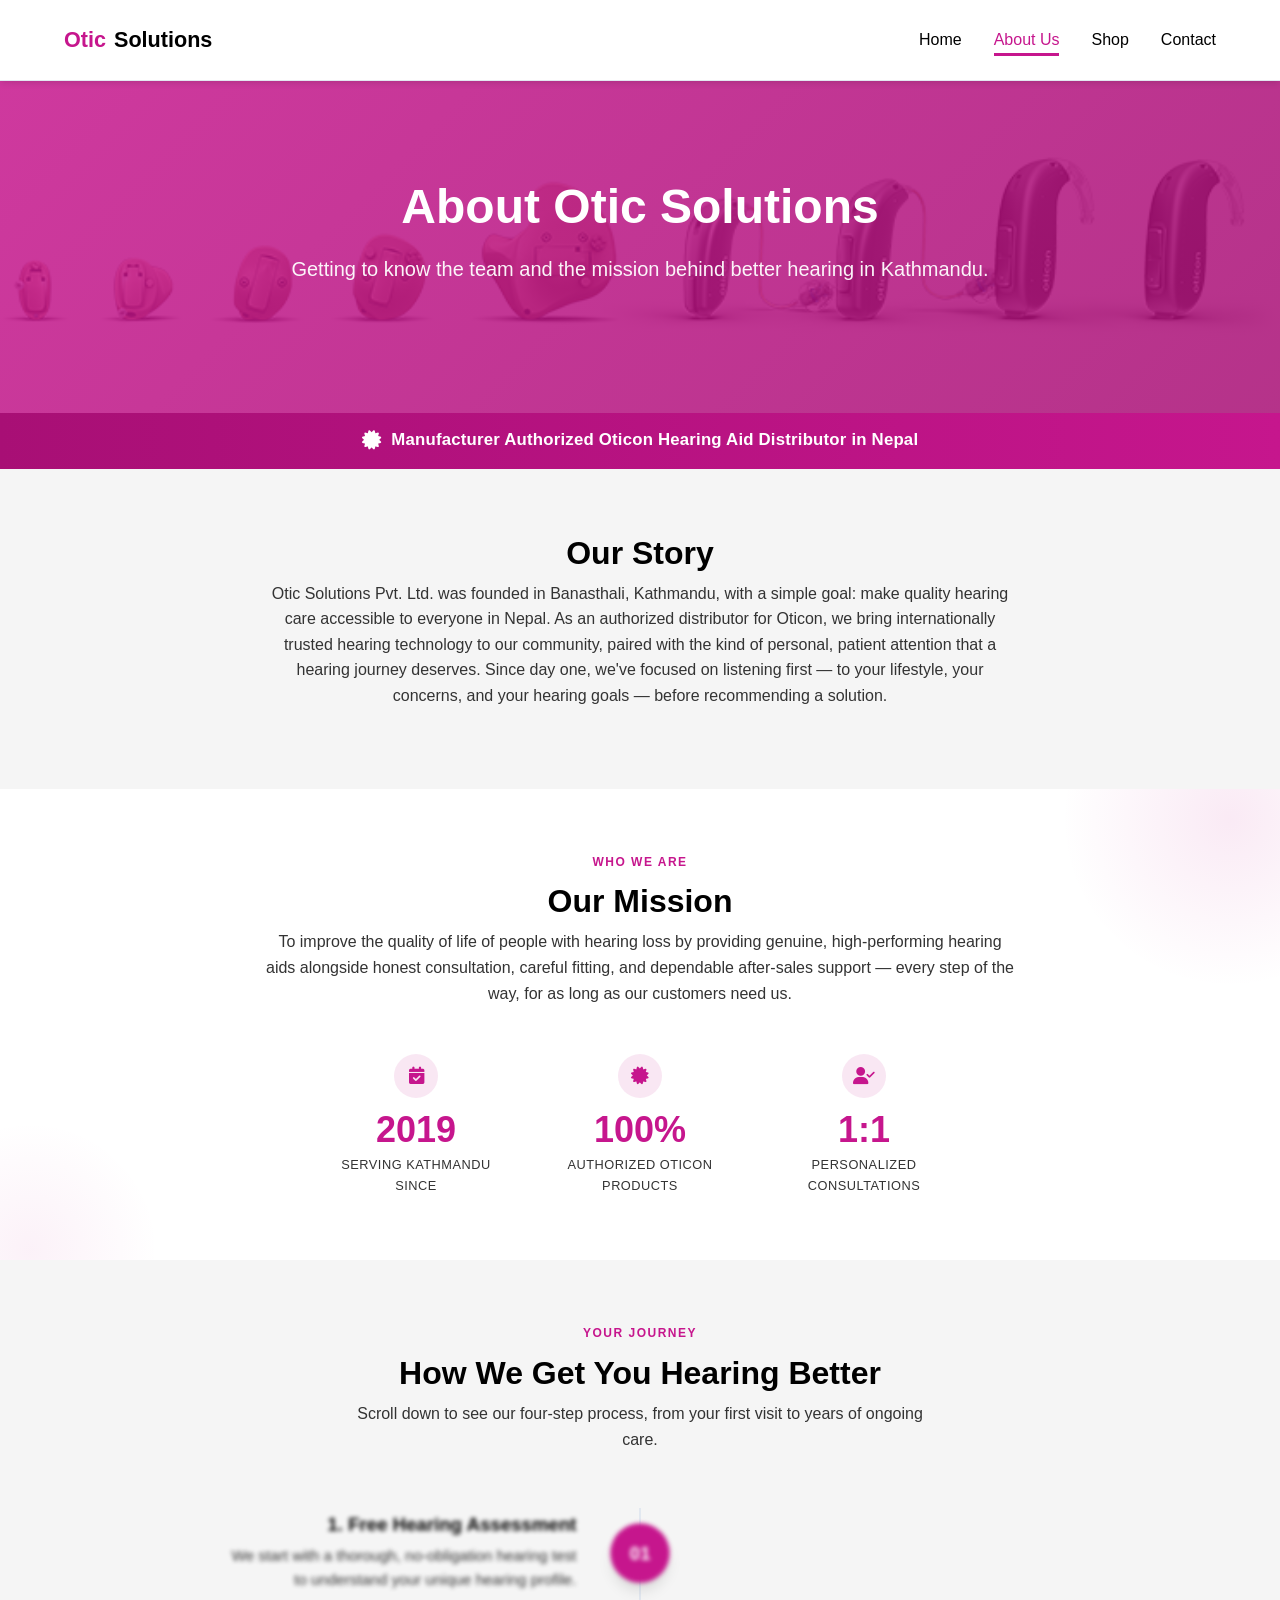
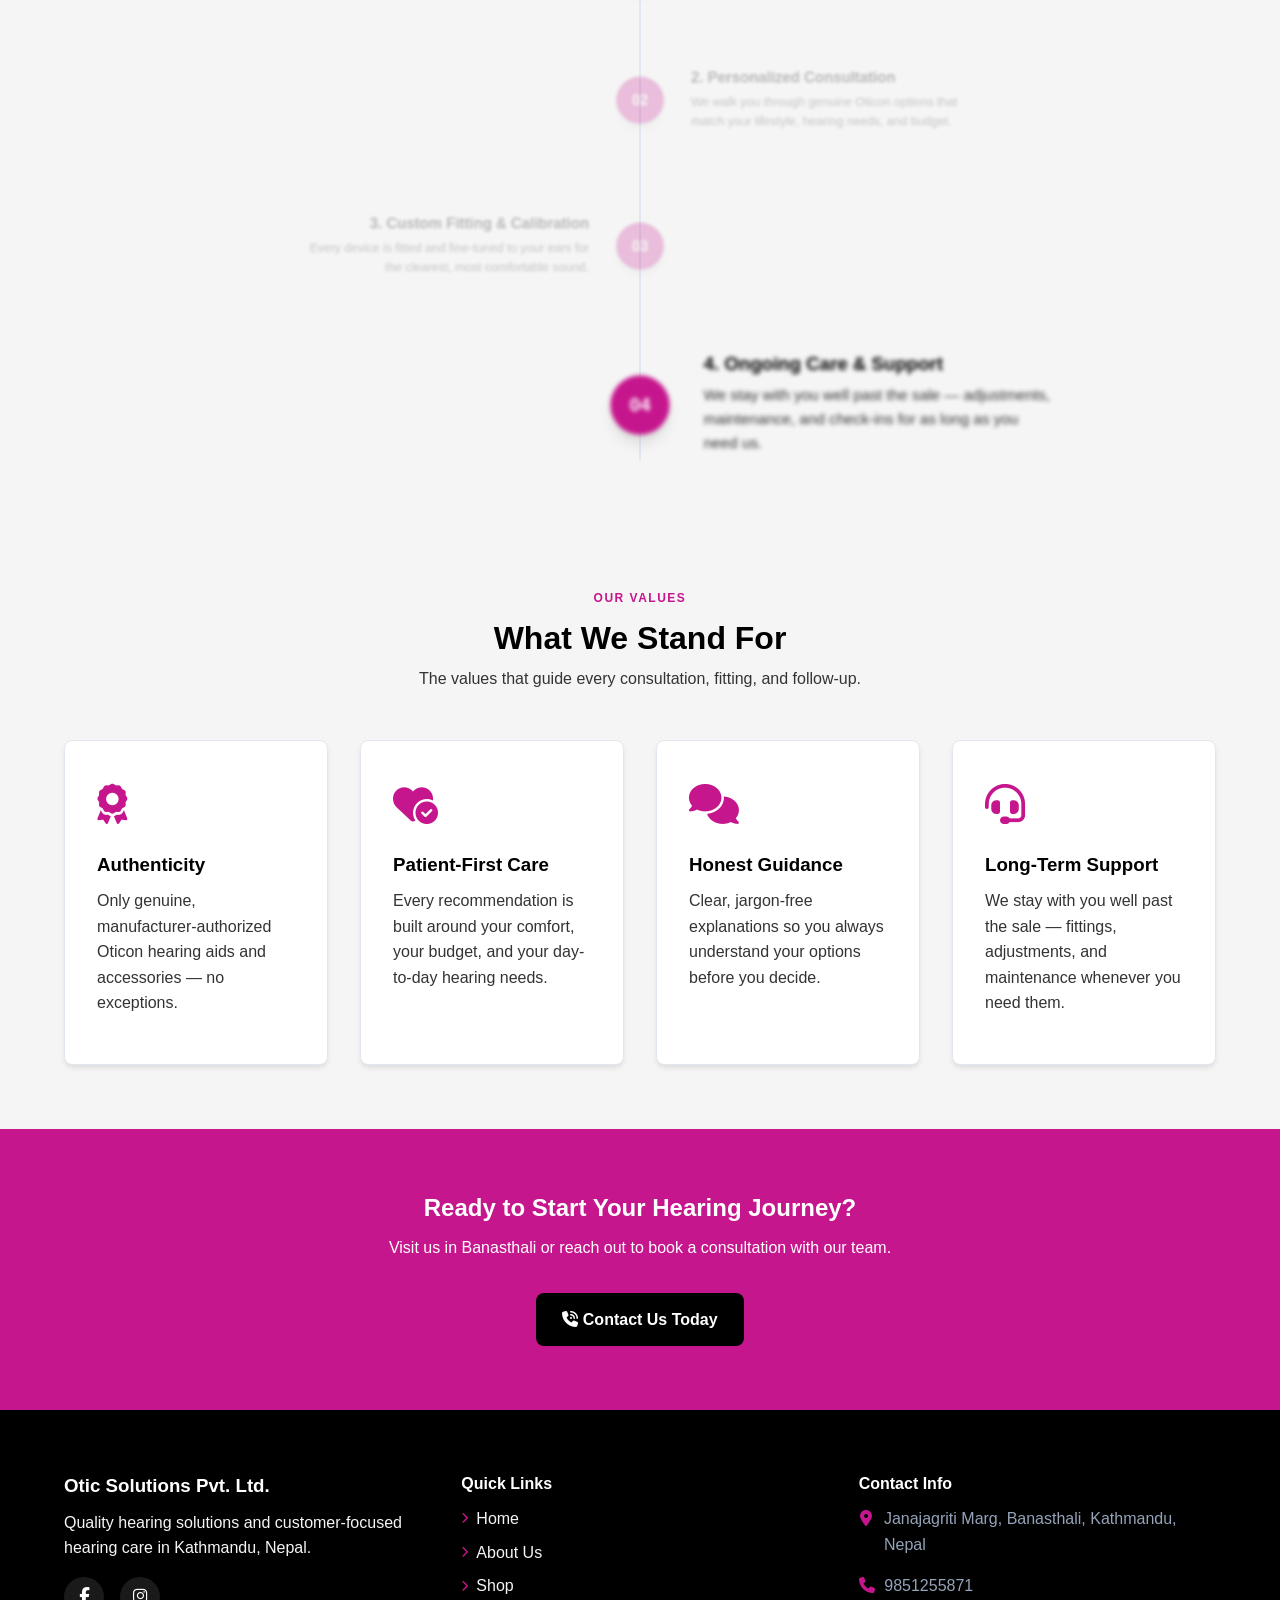
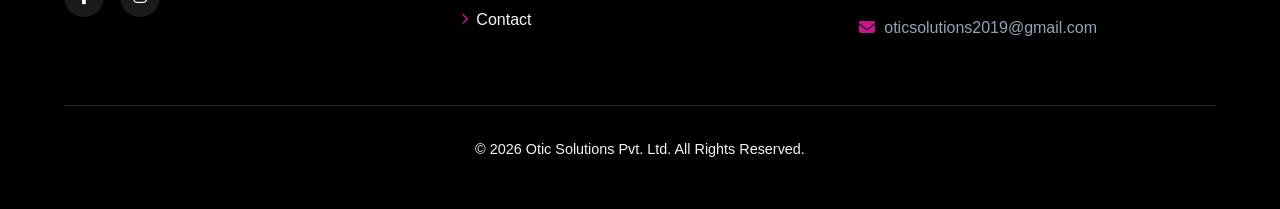
==== about.html @ f278d779 "first commit" ====
<!doctype html>
<html lang="en">
  <head>
    <meta charset="UTF-8" />
    <meta name="viewport" content="width=device-width, initial-scale=1.0" />
    <meta
      name="description"
      content="Learn about Otic Solutions Pvt. Ltd. — an authorized Oticon hearing aid distributor in Banasthali, Kathmandu, Nepal, dedicated to better hearing and better living."
    />
    <title>About Us | Otic Solutions Pvt. Ltd.</title>
<link
      rel="stylesheet"
      href="https://cdnjs.cloudflare.com/ajax/libs/font-awesome/6.5.2/css/all.min.css"
      integrity="sha512-Evv84Mr4kqVGRNSgIGL/F/aIDqQb7xQ2vcrdIwxfjThSH8CSR7PBEakCr51Ck+w+/U6swU2Im1vVX0SVk9ABhg=="
      crossorigin="anonymous"
      referrerpolicy="no-referrer"
    />
    <link rel="stylesheet" href="css/style.css" />
    <link rel="stylesheet" href="https://cdnjs.cloudflare.com/ajax/libs/font-awesome/6.5.2/css/all.min.css"
>
  </head>
  <body>
    <header class="header">
      <div class="container nav-container">
        <a href="index.html" class="logo">Otic <span>Solutions</span></a>
        <button
          class="hamburger"
          id="hamburger-btn"
          aria-label="Toggle navigation"
        >
          <span></span>
          <span></span>
          <span></span>
        </button>
        <ul class="nav-menu" id="nav-menu">
  <li><a href="index.html" class="nav-link">Home</a></li>
  <li><a href="about.html" class="nav-link active">About Us</a></li>
  <li><a href="shop.html" class="nav-link">Shop</a></li>
  <li><a href="contact.html" class="nav-link">Contact</a></li>
</ul>
      </div>
    </header>

    <section class="hero">
      <div class="container hero-content">
        <h1>About Otic Solutions</h1>
        <p>
          Getting to know the team and the mission behind better hearing in
          Kathmandu.
        </p>
      </div>
    </section>

    <div class="trust-badge">
      <div class="container trust-badge-inner">
        <i class="fa-solid fa-certificate"></i>
        <span>Manufacturer Authorized Oticon Hearing Aid Distributor in Nepal</span>
      </div>
    </div>

    <section class="section">
      <div class="container" style="text-align: center; max-width: 800px">
        <h2 class="section-title">Our Story</h2>
        <p>
          Otic Solutions Pvt. Ltd. was founded in Banasthali, Kathmandu, with a
          simple goal: make quality hearing care accessible to everyone in
          Nepal. As an authorized distributor for Oticon, we bring
          internationally trusted hearing technology to our community, paired
          with the kind of personal, patient attention that a hearing journey
          deserves. Since day one, we've focused on listening first — to your
          lifestyle, your concerns, and your hearing goals — before
          recommending a solution.
        </p>
      </div>
    </section>

    <section class="section mission-section" style="background-color: #fff">
      <div class="container" style="text-align: center; max-width: 800px">
        <span class="eyebrow">Who We Are</span>
        <h2 class="section-title">Our Mission</h2>
        <p>
          To improve the quality of life of people with hearing loss by
          providing genuine, high-performing hearing aids alongside honest
          consultation, careful fitting, and dependable after-sales support —
          every step of the way, for as long as our customers need us.
        </p>
        <div class="stats-grid">
          <div class="stat-item">
            <div class="stat-icon"><i class="fa-solid fa-calendar-check"></i></div>
            <div class="stat-number">2019</div>
            <div class="stat-label">Serving Kathmandu Since</div>
          </div>
          <div class="stat-item">
            <div class="stat-icon"><i class="fa-solid fa-certificate"></i></div>
            <div class="stat-number">100%</div>
            <div class="stat-label">Authorized Oticon Products</div>
          </div>
          <div class="stat-item">
            <div class="stat-icon"><i class="fa-solid fa-user-check"></i></div>
            <div class="stat-number">1:1</div>
            <div class="stat-label">Personalized Consultations</div>
          </div>
        </div>
      </div>
    </section>

    <!-- 3D Zooming Scroll Timeline Section -->
    <section class="section timeline-section" style="background-color: var(--light-gray)">
      <div class="container">
        <div style="text-align: center; max-width: 700px; margin: 0 auto">
          <span class="eyebrow">Your Journey</span>
          <h2 class="section-title">How We Get You Hearing Better</h2>
          <p class="section-subtitle">
            Scroll down to see our four-step process, from your first visit
            to years of ongoing care.
          </p>
        </div>

        <div class="timeline-3d-container">
          <div class="timeline-connector"></div>

          <div class="timeline-steps">
            <!-- Step 1 -->
            <div class="timeline-item-3d timeline-row">
              <div class="timeline-text timeline-text-right">
                <h3>1. Free Hearing Assessment</h3>
                <p>
                  We start with a thorough, no-obligation hearing test to
                  understand your unique hearing profile.
                </p>
              </div>
              <div class="badge-3d">01</div>
              <div class="timeline-spacer"></div>
            </div>

            <!-- Step 2 -->
            <div class="timeline-item-3d timeline-row">
              <div class="timeline-spacer"></div>
              <div class="badge-3d">02</div>
              <div class="timeline-text timeline-text-left">
                <h3>2. Personalized Consultation</h3>
                <p>
                  We walk you through genuine Oticon options that match your
                  lifestyle, hearing needs, and budget.
                </p>
              </div>
            </div>

            <!-- Step 3 -->
            <div class="timeline-item-3d timeline-row">
              <div class="timeline-text timeline-text-right">
                <h3>3. Custom Fitting & Calibration</h3>
                <p>
                  Every device is fitted and fine-tuned to your ears for the
                  clearest, most comfortable sound.
                </p>
              </div>
              <div class="badge-3d">03</div>
              <div class="timeline-spacer"></div>
            </div>

            <!-- Step 4 -->
            <div class="timeline-item-3d timeline-row">
              <div class="timeline-spacer"></div>
              <div class="badge-3d">04</div>
              <div class="timeline-text timeline-text-left">
                <h3>4. Ongoing Care & Support</h3>
                <p>
                  We stay with you well past the sale — adjustments,
                  maintenance, and check-ins for as long as you need us.
                </p>
              </div>
            </div>
          </div>
        </div>
      </div>
    </section>

    <section class="section">
      <div class="container">
        <div style="text-align: center">
          <span class="eyebrow">Our Values</span>
        </div>
        <h2 class="section-title">What We Stand For</h2>
        <p class="section-subtitle">
          The values that guide every consultation, fitting, and follow-up.
        </p>
        <div class="grid grid-4">
          <div class="card fade-in-up">
            <div class="card-icon"><i class="fa-solid fa-award"></i></div>
            <h3>Authenticity</h3>
            <p>
              Only genuine, manufacturer-authorized Oticon hearing aids and
              accessories — no exceptions.
            </p>
          </div>
          <div class="card fade-in-up">
            <div class="card-icon"><i class="fa-solid fa-heart-circle-check"></i></div>
            <h3>Patient-First Care</h3>
            <p>
              Every recommendation is built around your comfort, your budget,
              and your day-to-day hearing needs.
            </p>
          </div>
          <div class="card fade-in-up">
            <div class="card-icon"><i class="fa-solid fa-comments"></i></div>
            <h3>Honest Guidance</h3>
            <p>
              Clear, jargon-free explanations so you always understand your
              options before you decide.
            </p>
          </div>
          <div class="card fade-in-up">
            <div class="card-icon"><i class="fa-solid fa-headset"></i></div>
            <h3>Long-Term Support</h3>
            <p>
              We stay with you well past the sale — fittings, adjustments, and
              maintenance whenever you need them.
            </p>
          </div>
        </div>
      </div>
    </section>

    <section class="section cta-section">
      <div class="container">
        <h2>Ready to Start Your Hearing Journey?</h2>
        <p>
          Visit us in Banasthali or reach out to book a consultation with our
          team.
        </p>
        <a href="contact.html" class="btn"
          ><i class="fa-solid fa-phone-volume"></i> Contact Us Today</a
        >
      </div>
    </section>

    <footer class="footer">
      <div class="container">
        <div class="footer-grid">
          <div>
            <h3>Otic Solutions Pvt. Ltd.</h3>
            <p>
              Quality hearing solutions and customer-focused hearing care in
              Kathmandu, Nepal.
            </p>
            <div class="social-links">
              <a
                href="https://www.facebook.com/oticonhearingaidnepal"
                target="_blank"
                rel="noopener"
                class="social-btn"
                aria-label="Facebook"
                ><i class="fa-brands fa-facebook-f"></i
              ></a>
              <a
                href="https://www.instagram.com/oticsolutions2019/"
                target="_blank"
                rel="noopener"
                class="social-btn"
                aria-label="Instagram"
                ><i class="fa-brands fa-instagram"></i
              ></a>
            </div>
          </div>
          <div>
            <h4>Quick Links</h4>
            <ul class="footer-links">
              <li><a href="index.html"><i class="fa-solid fa-chevron-right"></i> Home</a></li>
              <li><a href="about.html"><i class="fa-solid fa-chevron-right"></i> About Us</a></li>
              <li><a href="shop.html"><i class="fa-solid fa-chevron-right"></i> Shop</a></li>
              <li><a href="contact.html"><i class="fa-solid fa-chevron-right"></i> Contact</a></li>
            </ul>
          </div>
          <div>
            <h4>Contact Info</h4>
            <p class="footer-contact-item">
              <i class="fa-solid fa-location-dot"></i>
              <a
                href="https://maps.app.goo.gl/Ei35cJYQdCSMB6tg8"
                style="color: #94a3b8"
                >Janajagriti Marg, Banasthali, Kathmandu, Nepal</a
              >
            </p>
            <p class="footer-contact-item">
              <i class="fa-solid fa-phone"></i>
              <a href="tel:9851255871" style="color: #94a3b8">9851255871</a>
            </p>
            <p class="footer-contact-item">
              <i class="fa-solid fa-envelope"></i>
              <a
                href="mailto:oticsolutions2019@gmail.com"
                style="color: #94a3b8"
                >oticsolutions2019@gmail.com</a
              >
            </p>
          </div>
        </div>
        <div class="footer-bottom">
          <p>&copy; 2026 Otic Solutions Pvt. Ltd. All Rights Reserved.</p>
        </div>
      </div>
    </footer>

    <script src="js/script.js"></script>

    <!-- Scroll-driven effects: 3D timeline zoom + fade-in-up reveals -->
    <script>
      document.addEventListener("DOMContentLoaded", () => {
        // 3D Zooming Scroll Timeline
        const timelineItems = document.querySelectorAll(".timeline-item-3d");
        const timelineObserver = new IntersectionObserver(
          (entries) => {
            entries.forEach((entry) => {
              entry.target.classList.toggle("active-3d", entry.isIntersecting);
            });
          },
          { root: null, rootMargin: "-25% 0px -25% 0px", threshold: 0.2 },
        );
        timelineItems.forEach((item) => timelineObserver.observe(item));

        // Fade-in-up reveals for stat items and value cards
        const revealItems = document.querySelectorAll(
          ".fade-in-up, .stat-item",
        );
        const revealObserver = new IntersectionObserver(
          (entries) => {
            entries.forEach((entry) => {
              if (entry.isIntersecting) {
                entry.target.classList.add("in-view");
                revealObserver.unobserve(entry.target);
              }
            });
          },
          { root: null, rootMargin: "0px 0px -10% 0px", threshold: 0.15 },
        );
        revealItems.forEach((item) => revealObserver.observe(item));
      });
    </script>
  </body>
</html>
---- css/style.css ----
/* ==========================================================================
   Otic Solutions Pvt. Ltd. - Main Stylesheet
   Theme: Oticon Magenta Palette (#C6168D)
   ========================================================================== */

:root {
  --primary: #C6168D;
  --primary-dark: #A80F75;
  --black: #000000;
  --white: #FFFFFF;
  --light-gray: #F5F5F5;
  --border: #e2e8f0;
  --slate: #333333;
  --shadow: 0 4px 6px -1px rgba(0, 0, 0, 0.08), 0 2px 4px -1px rgba(0, 0, 0, 0.04);
  --shadow-lg: 0 10px 15px -3px rgba(0, 0, 0, 0.12), 0 4px 6px -2px rgba(0, 0, 0, 0.05);
  --radius: 8px;
  --transition: all 0.3s ease;
}

* {
  box-sizing: border-box;
  margin: 0;
  padding: 0;
}

body {
  font-family: -apple-system, BlinkMacSystemFont, "Segoe UI", Roboto, Helvetica, Arial, sans-serif;
  color: var(--slate);
  background-color: var(--light-gray);
  line-height: 1.6;
  display: flex;
  flex-direction: column;
  min-height: 100vh;
}

a {
  color: var(--primary);
  text-decoration: none;
  transition: var(--transition);
}

a:hover {
  color: var(--primary-dark);
}

img {
  max-width: 100%;
  height: auto;
  display: block;
}

/* Typography */
h1, h2, h3, h4 {
  color: var(--black);
  line-height: 1.25;
  margin-bottom: 0.75rem;
}

p {
  margin-bottom: 1rem;
}

/* Layout Container */
.container {
  width: 100%;
  max-width: 1200px;
  margin: 0 auto;
  padding: 0 1.5rem;
}

/* Section Styling */
.section {
  padding: 4rem 0;
}

.section-title {
  text-align: center;
  font-size: 2rem;
  margin-bottom: 0.5rem;
}

.section-subtitle {
  text-align: center;
  color: var(--slate);
  margin-bottom: 3rem;
  max-width: 600px;
  margin-left: auto;
  margin-right: auto;
}

/* Buttons */
.btn {
  display: inline-block;
  padding: 0.75rem 1.5rem;
  font-size: 1rem;
  font-weight: 600;
  border-radius: var(--radius);
  border: 2px solid transparent;
  cursor: pointer;
  transition: var(--transition);
  text-align: center;
}

.btn-primary {
  background-color: var(--primary);
  color: var(--white);
}

.btn-primary:hover {
  background-color: var(--primary-dark);
  color: var(--white);
}

.btn-outline {
  background-color: transparent;
  border-color: var(--primary);
  color: var(--primary);
}

.btn-outline:hover {
  background-color: var(--primary);
  color: var(--white);
}

.btn-secondary {
  background-color: var(--white);
  color: var(--black);
  border-color: var(--border);
}

.btn-secondary:hover {
  background-color: var(--border);
}

/* Navigation Bar */
.header {
  background-color: var(--white);
  border-bottom: 1px solid var(--border);
  position: sticky;
  top: 0;
  z-index: 1000;
  box-shadow: var(--shadow);
}

.nav-container {
  display: flex;
  justify-content: space-between;
  align-items: center;
  height: 80px;
}

.logo {
  font-size: 1.35rem;
  font-weight: 700;
  color: var(--primary);
  display: flex;
  align-items: center;
  gap: 0.5rem;
}

.logo span {
  color: var(--black);
}

.nav-menu {
  display: flex;
  list-style: none;
  align-items: center;
  gap: 2rem;
}

.nav-link {
  color: var(--black);
  font-weight: 500;
  padding: 0.5rem 0;
  position: relative;
}

.nav-link:hover,
.nav-link.active {
  color: var(--primary);
}

.nav-link.active::after {
  content: "";
  position: absolute;
  bottom: 0;
  left: 0;
  width: 100%;
  height: 3px;
  background-color: var(--primary);
}

.cart-icon-btn {
  position: relative;
  background: none;
  border: none;
  cursor: pointer;
  font-size: 1.1rem;
  font-weight: 600;
  color: var(--black);
  display: flex;
  align-items: center;
  gap: 0.3rem;
}

.cart-icon-btn:hover {
  color: var(--primary);
}

.cart-badge {
  background-color: var(--primary);
  color: var(--white);
  font-size: 0.75rem;
  padding: 0.15rem 0.5rem;
  border-radius: 999px;
}

.hamburger {
  display: none;
  background: none;
  border: none;
  cursor: pointer;
  flex-direction: column;
  gap: 5px;
}

.hamburger span {
  width: 25px;
  height: 3px;
  background-color: var(--black);
  border-radius: 2px;
  transition: var(--transition);
}

/* Hero Section */
.hero {
  background-color: var(--primary);
  background-image: linear-gradient(
      135deg,
      rgba(198, 22, 141, 0.85),
      rgba(168, 15, 117, 0.85)
    ),
    url('../img/oticon.png');
  background-size: cover, 100%;
  background-position: center, center;
  background-repeat: no-repeat, no-repeat;
  color: var(--white);
  padding: 6rem 0;
  text-align: center;
}

.hero-content {
  max-width: 800px;
  margin: 0 auto;
}

.hero h1 {
  color: var(--white);
  font-size: 3rem;
  margin-bottom: 1rem;
}

.hero p {
  font-size: 1.25rem;
  margin-bottom: 2rem;
  opacity: 0.95;
}

.hero-buttons {
  display: flex;
  gap: 1rem;
  justify-content: center;
  flex-wrap: wrap;
}

/* Hero buttons need their own contrast rules since the hero background
   is the same pink as --primary, which made .btn-primary blend in. */
.hero-buttons .btn-primary {
  background-color: var(--white);
  color: var(--primary);
}

.hero-buttons .btn-primary:hover {
  background-color: var(--primary-dark);
  color: var(--white);
}

.hero-buttons .btn-outline {
  background-color: transparent;
  color: var(--white);
  border-color: var(--white);
}

.hero-buttons .btn-outline:hover {
  background-color: var(--white);
  color: var(--primary);
  border-color: var(--white);
}

/* Grid Layouts */
.grid {
  display: grid;
  gap: 2rem;
}

.grid-2 { grid-template-columns: repeat(2, 1fr); }
.grid-3 { grid-template-columns: repeat(3, 1fr); }
.grid-4 { grid-template-columns: repeat(4, 1fr); }

/* Cards */
.card {
  background: var(--white);
  padding: 2rem;
  border-radius: var(--radius);
  border: 1px solid var(--border);
  box-shadow: var(--shadow);
  transition: var(--transition);
}

.card:hover {
  transform: translateY(-4px);
  box-shadow: var(--shadow-lg);
  border-color: rgba(198, 22, 141, 0.3);
}

.card-icon {
  font-size: 2.5rem;
  color: var(--primary);
  margin-bottom: 1rem;
}

/* Eyebrow / Kicker Label */
.eyebrow {
  display: block;
  font-size: 0.75rem;
  font-weight: 700;
  text-transform: uppercase;
  letter-spacing: 1.5px;
  color: var(--primary);
  margin-bottom: 0.6rem;
}

/* ==========================================================================
   Mission Section - Decorative Background, Stats & 3D Scroll Timeline
   ========================================================================== */

.mission-section {
  position: relative;
  overflow: hidden;
}

.mission-section::before,
.mission-section::after {
  content: "";
  position: absolute;
  border-radius: 50%;
  pointer-events: none;
  z-index: 0;
}

.mission-section::before {
  width: 340px;
  height: 340px;
  top: -140px;
  right: -120px;
  background: radial-gradient(circle, rgba(198, 22, 141, 0.09), transparent 70%);
}

.mission-section::after {
  width: 260px;
  height: 260px;
  bottom: -120px;
  left: -100px;
  background: radial-gradient(circle, rgba(198, 22, 141, 0.06), transparent 70%);
}

.mission-section .container {
  position: relative;
  z-index: 1;
}

.stats-grid {
  display: grid;
  grid-template-columns: repeat(3, 1fr);
  gap: 2rem;
  max-width: 640px;
  margin: 3rem auto 0;
}

.stat-item {
  opacity: 0;
  transform: translateY(24px);
  transition: opacity 0.6s ease, transform 0.6s ease;
}

.stat-item.in-view {
  opacity: 1;
  transform: translateY(0);
}

.stat-icon {
  width: 44px;
  height: 44px;
  margin: 0 auto 0.75rem;
  border-radius: 50%;
  background: rgba(198, 22, 141, 0.1);
  color: var(--primary);
  display: flex;
  align-items: center;
  justify-content: center;
  font-size: 1.1rem;
}

.stat-number {
  font-size: 2.25rem;
  font-weight: 800;
  color: var(--primary);
  line-height: 1.1;
}

.stat-label {
  font-size: 0.8rem;
  color: var(--slate);
  text-transform: uppercase;
  letter-spacing: 0.5px;
  margin-top: 0.35rem;
}

/* --- 3D Zooming Scroll Timeline --- */

.timeline-section {
  position: relative;
}

.timeline-3d-container {
  position: relative;
  max-width: 780px;
  margin: 3.5rem auto 0;
  padding: 0.5rem 0;
  perspective: 1200px;
}

.timeline-connector {
  position: absolute;
  top: 0;
  bottom: 0;
  left: 50%;
  width: 2px;
  background: var(--border);
  transform: translateX(-50%);
}

.timeline-steps {
  position: relative;
  display: flex;
  flex-direction: column;
  gap: 4.5rem;
}

.timeline-row {
  position: relative;
  display: flex;
  align-items: center;
  gap: 2rem;
}

.timeline-text {
  flex: 1;
}

.timeline-text-right { text-align: right; }
.timeline-text-left { text-align: left; }

.timeline-text h3 {
  font-size: 1.1rem;
  margin-bottom: 0.4rem;
}

.timeline-text p {
  font-size: 0.9rem;
  color: var(--slate);
  margin-bottom: 0;
}

.timeline-spacer {
  flex: 1;
}

.badge-3d {
  width: 56px;
  height: 56px;
  border-radius: 50%;
  background-color: var(--primary);
  color: var(--white);
  display: flex;
  align-items: center;
  justify-content: center;
  font-weight: 700;
  font-size: 1.1rem;
  box-shadow: var(--shadow-lg);
  z-index: 2;
  flex-shrink: 0;
  transition: transform 0.5s ease, box-shadow 0.5s ease, background-color 0.5s ease;
}

/* Enable 3D perspective depth on scroll */
.timeline-item-3d {
  opacity: 0.25;
  transform: scale(0.85) translateZ(-80px) rotateX(8deg);
  filter: blur(2px);
  transition: transform 0.6s cubic-bezier(0.16, 1, 0.3, 1),
              opacity 0.6s cubic-bezier(0.16, 1, 0.3, 1),
              filter 0.6s cubic-bezier(0.16, 1, 0.3, 1);
  will-change: transform, opacity, filter;
}

.timeline-item-3d.active-3d {
  opacity: 1;
  transform: scale(1.06) translateZ(40px) rotateX(0deg);
  filter: blur(0px);
}

.timeline-item-3d.active-3d .badge-3d {
  transform: scale(1.25);
  box-shadow: 0 0 25px rgba(198, 22, 141, 0.55), 0 10px 20px rgba(0, 0, 0, 0.15);
  background-color: var(--primary-dark);
}

@media (prefers-reduced-motion: reduce) {
  .timeline-item-3d {
    opacity: 1;
    transform: none;
    filter: none;
    transition: none;
  }
  .stat-item {
    opacity: 1;
    transform: none;
  }
}

@media (max-width: 768px) {
  .timeline-connector {
    left: 28px;
  }

  .timeline-row {
    flex-direction: column;
    align-items: flex-start;
    padding-left: 68px;
  }

  .timeline-spacer {
    display: none;
  }

  .badge-3d {
    position: absolute;
    left: 0;
    top: 0;
  }

  .timeline-text-right,
  .timeline-text-left {
    text-align: left;
  }

  .stats-grid {
    gap: 1.25rem;
  }
}

@media (max-width: 480px) {
  .stats-grid {
    grid-template-columns: 1fr;
    gap: 1.5rem;
    max-width: 260px;
  }
}

/* Scroll fade-in for value cards */
.fade-in-up {
  opacity: 0;
  transform: translateY(24px);
  transition: opacity 0.6s ease, transform 0.6s ease;
}

.fade-in-up.in-view {
  opacity: 1;
  transform: translateY(0);
}

/* Product Cards */
.product-card {
  background: var(--white);
  border-radius: var(--radius);
  border: 1px solid var(--border);
  overflow: hidden;
  box-shadow: var(--shadow);
  display: flex;
  flex-direction: column;
  transition: var(--transition);
}

.product-card:hover {
  transform: translateY(-4px);
  box-shadow: var(--shadow-lg);
}

.product-img {
  width: 100%;
  height: 220px;
  object-fit: cover;
  background-color: var(--light-gray);
}

.product-info {
  padding: 1.5rem;
  display: flex;
  flex-direction: column;
  flex-grow: 1;
}

.product-title {
  font-size: 1.15rem;
  margin-bottom: 0.5rem;
}

.product-desc {
  font-size: 0.9rem;
  color: var(--slate);
  margin-bottom: 1rem;
  flex-grow: 1;
}

.product-bottom {
  display: flex;
  justify-content: space-between;
  align-items: center;
  margin-top: auto;
}

.product-price {
  font-size: 1.1rem;
  font-weight: 700;
  color: var(--primary);
}

/* CTA Section */
.cta-section {
  background-color: var(--primary);
  color: var(--white);
  text-align: center;
}

.cta-section h2 {
  color: var(--white);
}

.cta-section .btn {
  background-color: var(--black);
  color: var(--white);
  margin-top: 1rem;
}

.cta-section .btn:hover {
  background-color: var(--white);
  color: var(--primary);
}

/* Shop Controls */
.shop-controls {
  display: flex;
  justify-content: space-between;
  align-items: center;
  margin-bottom: 2rem;
  gap: 1rem;
  flex-wrap: wrap;
}

.search-bar {
  flex-grow: 1;
  max-width: 400px;
}

.search-bar input,
.filter-select {
  width: 100%;
  padding: 0.75rem 1rem;
  border: 1px solid var(--border);
  border-radius: var(--radius);
  font-size: 1rem;
  outline: none;
}

.search-bar input:focus {
  border-color: var(--primary);
}

.filter-buttons {
  display: flex;
  gap: 0.5rem;
  flex-wrap: wrap;
}

.filter-btn {
  padding: 0.5rem 1rem;
  border: 1px solid var(--border);
  background-color: var(--white);
  color: var(--black);
  border-radius: var(--radius);
  cursor: pointer;
  font-weight: 500;
  transition: var(--transition);
}

.filter-btn:hover {
  border-color: var(--primary);
  color: var(--primary);
}

.filter-btn.active {
  background-color: var(--primary);
  color: var(--white);
  border-color: var(--primary);
}

/* Cart Modal / Panel */
.modal-overlay {
  position: fixed;
  top: 0;
  left: 0;
  width: 100%;
  height: 100%;
  background: rgba(0, 0, 0, 0.6);
  display: none;
  justify-content: center;
  align-items: center;
  z-index: 2000;
  padding: 1rem;
}

.modal-overlay.active {
  display: flex;
}

.modal-container {
  background: var(--white);
  border-radius: var(--radius);
  width: 100%;
  max-width: 600px;
  max-height: 90vh;
  overflow-y: auto;
  padding: 2rem;
  position: relative;
}

.modal-close {
  position: absolute;
  top: 1rem;
  right: 1rem;
  background: none;
  border: none;
  font-size: 1.5rem;
  cursor: pointer;
  color: var(--black);
}

.modal-close:hover {
  color: var(--primary);
}

.cart-item {
  display: flex;
  justify-content: space-between;
  align-items: center;
  padding: 1rem 0;
  border-bottom: 1px solid var(--border);
}

.cart-controls {
  display: flex;
  align-items: center;
  gap: 0.5rem;
}

.qty-btn {
  width: 28px;
  height: 28px;
  border: 1px solid var(--border);
  background: var(--light-gray);
  color: var(--black);
  border-radius: 4px;
  cursor: pointer;
  font-weight: bold;
}

.qty-btn:hover {
  background: var(--primary);
  color: var(--white);
  border-color: var(--primary);
}

.cart-summary {
  margin-top: 1.5rem;
  padding-top: 1rem;
  border-top: 2px solid var(--border);
  display: flex;
  justify-content: space-between;
  font-size: 1.2rem;
  font-weight: 700;
}

.cart-summary span:last-child {
  color: var(--primary);
}

/* Form Styling */
.form-group {
  margin-bottom: 1.25rem;
}

.form-group label {
  display: block;
  margin-bottom: 0.5rem;
  font-weight: 600;
  color: var(--black);
}

.form-group input,
.form-group textarea,
.form-group select {
  width: 100%;
  padding: 0.75rem;
  border: 1px solid var(--border);
  border-radius: var(--radius);
  font-size: 1rem;
  outline: none;
}

.form-group input:focus,
.form-group textarea:focus {
  border-color: var(--primary);
}

.form-group textarea {
  resize: none;
  min-height: 150px;
}

.alert-message {
  padding: 1rem;
  border-radius: var(--radius);
  margin-bottom: 1rem;
  display: none;
}

.alert-success {
  background-color: #fdf2f9;
  color: var(--primary-dark);
  border: 1px solid var(--primary);
}

.alert-error {
  background-color: #fee2e2;
  color: #991b1b;
  border: 1px solid #fca5a5;
}

/* Footer */
.footer {
  background-color: var(--black);
  color: var(--light-gray);
  margin-top: auto;
  padding: 4rem 0 2rem 0;
}

.footer h3, .footer h4 {
  color: var(--white);
}

.footer-grid {
  display: grid;
  grid-template-columns: repeat(auto-fit, minmax(220px, 1fr));
  gap: 2.5rem;
  margin-bottom: 3rem;
}

.footer-links {
  list-style: none;
}

.footer-links li {
  margin-bottom: 0.5rem;
}

.footer-links a {
  color: var(--light-gray);
}

.footer-links a:hover {
  color: var(--primary);
}

.social-links {
  display: flex;
  gap: 1rem;
  margin-top: 1rem;
}

.social-btn:hover {
  background-color: var(--primary);
  color: var(--white);
}

.footer-bottom {
  text-align: center;
  padding-top: 2rem;
  border-top: 1px solid rgba(255, 255, 255, 0.15);
  font-size: 0.9rem;
  color: var(--light-gray);
}

/* Inner Page Header Banner (Contact, About, Shop, etc.) */
.page-header {
  background-color: var(--primary);
  background-image: linear-gradient(
      135deg,
      rgba(198, 22, 141, 0.88),
      rgba(168, 15, 117, 0.88)
    ),
    url("../img/oticon.png");
  background-size: cover, 100%;
  background-position: center, center;
  background-repeat: no-repeat, no-repeat;
  color: var(--white);
  padding: 3.5rem 0;
  text-align: center;
}

.page-header i {
  font-size: 2rem;
  margin-bottom: 0.75rem;
  display: inline-block;
}

.page-header h1 {
  color: var(--white);
  font-size: 2.3rem;
  margin-bottom: 0.5rem;
}

.page-header p {
  opacity: 0.92;
  max-width: 600px;
  margin: 0 auto;
  font-size: 1.05rem;
}

/* Icons inside form labels */
.form-group label i {
  color: var(--primary);
  width: 1.1rem;
  text-align: center;
}

/* Trust / Authorization Badge Strip */
.trust-badge {
  background: linear-gradient(90deg, var(--primary-dark), var(--primary));
  color: var(--white);
  padding: 0.9rem 0;
}

.trust-badge-inner {
  display: flex;
  align-items: center;
  justify-content: center;
  gap: 0.65rem;
  text-align: center;
  font-weight: 600;
  font-size: 1.05rem;
  letter-spacing: 0.2px;
}

.trust-badge-inner i {
  font-size: 1.2rem;
}

/* Footer contact rows with icons */
.footer-contact-item {
  display: flex;
  align-items: flex-start;
  gap: 0.6rem;
}

.footer-contact-item i {
  color: var(--primary);
  margin-top: 0.25rem;
  width: 1rem;
  text-align: center;
}

.footer-links a {
  display: flex;
  align-items: center;
  gap: 0.5rem;
}

.footer-links a i {
  font-size: 0.7rem;
  color: var(--primary);
}

/* Social buttons as circular icon buttons */
.social-btn {
  display: inline-flex;
  align-items: center;
  justify-content: center;
  width: 40px;
  height: 40px;
  padding: 0;
  background-color: rgba(255, 255, 255, 0.1);
  color: var(--white);
  border-radius: 50%;
  font-size: 1.05rem;
}

/* Locked (disabled) form fields after a successful send */
.form-group input:disabled,
.form-group textarea:disabled {
  background-color: var(--light-gray);
  color: var(--slate);
  cursor: not-allowed;
  opacity: 0.85;
  border-color: var(--border);
}

/* ==========================================================================
   Authentication UI
   ========================================================================== */

/* Utility: hides any element regardless of its normal display value */
.hidden {
  display: none !important;
}

/* Nav login / logout buttons sized to sit comfortably in the navbar */
.nav-auth-btn {
  padding: 0.5rem 1rem;
  font-size: 0.9rem;
  display: inline-flex;
  align-items: center;
  gap: 0.4rem;
  white-space: nowrap;
}

.nav-account-item {
  display: flex;
  align-items: center;
}

.nav-account-label {
  font-size: 0.9rem;
  font-weight: 600;
  color: var(--slate);
  background-color: var(--light-gray);
  border: 1px solid var(--border);
  border-radius: 999px;
  padding: 0.35rem 0.9rem;
  max-width: 200px;
  overflow: hidden;
  text-overflow: ellipsis;
  white-space: nowrap;
}

.admin-link {
  color: var(--primary) !important;
  font-weight: 700;
}

/* Auth modal */
.auth-modal-container {
  max-width: 440px;
}

.auth-tabs {
  display: flex;
  border-bottom: 2px solid var(--border);
  margin-bottom: 1.5rem;
}

.auth-tab {
  flex: 1;
  background: none;
  border: none;
  padding: 0.75rem 0;
  font-size: 1rem;
  font-weight: 600;
  color: var(--slate);
  cursor: pointer;
  border-bottom: 3px solid transparent;
  margin-bottom: -2px;
  transition: var(--transition);
}

.auth-tab.active {
  color: var(--primary);
  border-bottom-color: var(--primary);
}

.auth-form.hidden {
  display: none;
}

.auth-switch-text {
  text-align: center;
  margin-top: 1rem;
  margin-bottom: 0;
  font-size: 0.9rem;
}

.auth-switch-text a {
  font-weight: 600;
  cursor: pointer;
}

#auth-message.alert-message {
  display: none;
}

/* Logout confirmation toast */
.toast-message {
  position: fixed;
  bottom: 1.5rem;
  left: 50%;
  transform: translateX(-50%) translateY(20px);
  background-color: var(--black);
  color: var(--white);
  padding: 0.85rem 1.5rem;
  border-radius: var(--radius);
  box-shadow: var(--shadow-lg);
  font-weight: 600;
  z-index: 3000;
  opacity: 0;
  transition: opacity 0.3s ease, transform 0.3s ease;
}

.toast-message.visible {
  opacity: 1;
  transform: translateX(-50%) translateY(0);
}

/* Responsive Media Queries */
@media (max-width: 992px) {
  .grid-4 { grid-template-columns: repeat(2, 1fr); }
  .grid-3 { grid-template-columns: repeat(2, 1fr); }
}

@media (max-width: 768px) {
  .hamburger { display: flex; }
  
  .nav-menu {
    position: absolute;
    top: 80px;
    left: 0;
    width: 100%;
    background-color: var(--white);
    flex-direction: column;
    padding: 1.5rem;
    gap: 1rem;
    border-bottom: 1px solid var(--border);
    box-shadow: var(--shadow-lg);
    display: none;
  }

  .nav-menu.active { display: flex; }

  .nav-menu li { width: 100%; }

  .nav-auth-btn {
    width: 100%;
    justify-content: center;
  }

  .nav-account-item {
    justify-content: center;
  }

  .nav-account-label {
    max-width: 100%;
    text-align: center;
  }

  .grid-2, .grid-3, .grid-4 { grid-template-columns: 1fr; }
  
  .hero h1 { font-size: 2.2rem; }
  .hero p { font-size: 1rem; }
  
  .shop-controls { flex-direction: column; align-items: stretch; }
  .search-bar { max-width: 100%; }
}

/* Small-screen refinements (phones) */
@media (max-width: 480px) {
  .page-header {
    padding: 2.5rem 0;
  }

  .page-header i {
    font-size: 1.6rem;
  }

  .page-header h1 {
    font-size: 1.6rem;
  }

  .page-header p {
    font-size: 0.95rem;
  }

  .hero {
    padding: 4rem 0;
  }

  .hero h1 {
    font-size: 1.6rem;
  }

  .hero p {
    font-size: 0.95rem;
  }

  .section {
    padding: 2.5rem 0;
  }

  .section-title {
    font-size: 1.5rem;
  }

  .card {
    padding: 1.25rem;
  }

  .social-links {
    flex-direction: column;
    align-items: stretch;
  }

  .social-links .btn {
    width: 100%;
  }

  .hero-buttons {
    flex-direction: column;
    align-items: stretch;
  }

  .trust-badge-inner {
    font-size: 0.9rem;
  }
}

/* ==========================================================================
   Shop Page - Battery Order Modal
   ========================================================================== */

.battery-powers {
  font-size: 0.9rem;
  color: var(--slate);
  margin-bottom: 1rem;
}

.order-modal-container {
  max-width: 520px;
  text-align: left;
}

/* Quantity Stepper */
.qty-selector {
  display: flex;
  align-items: center;
  gap: 1rem;
}

.qty-selector .qty-btn {
  width: 36px;
  height: 36px;
  font-size: 1.1rem;
}

.qty-selector #order-qty-value,
.qty-selector span {
  min-width: 1.5rem;
  text-align: center;
  font-weight: 700;
  font-size: 1.1rem;
}

/* Delivery / Payment toggle options */
.option-toggle {
  display: flex;
  gap: 0.75rem;
  flex-wrap: wrap;
}

.option-pill {
  display: flex;
  align-items: center;
  gap: 0.5rem;
  padding: 0.6rem 1rem;
  border: 1px solid var(--border);
  border-radius: var(--radius);
  cursor: pointer;
  font-weight: 500;
  transition: var(--transition);
  flex: 1;
  min-width: 140px;
  justify-content: center;
}

.option-pill:has(input:checked) {
  border-color: var(--primary);
  background-color: #fdf2f9;
  color: var(--primary-dark);
}

.option-pill input {
  accent-color: var(--primary);
}

/* QR Code */
.qr-image {
  max-width: 220px;
  margin: 0 auto;
  border: 1px solid var(--border);
  border-radius: var(--radius);
  padding: 0.5rem;
  background: var(--white);
}

/* Order Summary */
.order-summary-box {
  background-color: var(--light-gray);
  border: 1px solid var(--border);
  border-radius: var(--radius);
  padding: 1.25rem;
  margin-top: 1.5rem;
}

.order-summary-box h3 {
  margin-bottom: 0.75rem;
  font-size: 1.05rem;
}

.summary-row {
  display: flex;
  justify-content: space-between;
  gap: 1rem;
  padding: 0.35rem 0;
  font-size: 0.92rem;
  border-bottom: 1px dashed var(--border);
}

.summary-row span:first-child {
  color: var(--slate);
}

.summary-row span:last-child {
  font-weight: 600;
  text-align: right;
}

.summary-row.summary-total {
  border-bottom: none;
  border-top: 2px solid var(--border);
  margin-top: 0.35rem;
  padding-top: 0.6rem;
  font-size: 1.1rem;
}

.summary-row.summary-total span {
  color: var(--primary);
  font-weight: 700;
}

/* Responsive tweaks for the order modal */
@media (max-width: 480px) {
  .option-pill {
    min-width: 100%;
  }
}

/* Proof of Payment Upload */
.file-upload-input {
  position: absolute;
  width: 1px;
  height: 1px;
  overflow: hidden;
  opacity: 0;
}

.file-upload-row {
  display: flex;
  align-items: center;
  gap: 0.85rem;
  flex-wrap: wrap;
}

.file-upload-btn {
  padding: 0.6rem 1rem;
  display: inline-flex;
  align-items: center;
  gap: 0.5rem;
  white-space: nowrap;
}

.file-upload-filename {
  font-size: 0.88rem;
  color: var(--slate);
  overflow: hidden;
  text-overflow: ellipsis;
}

.payment-screenshot-preview {
  display: none;
  margin-top: 0.85rem;
}

.payment-screenshot-preview.visible {
  display: block;
}

.payment-screenshot-preview img {
  max-width: 200px;
  max-height: 200px;
  border: 1px solid var(--border);
  border-radius: var(--radius);
  object-fit: cover;
}
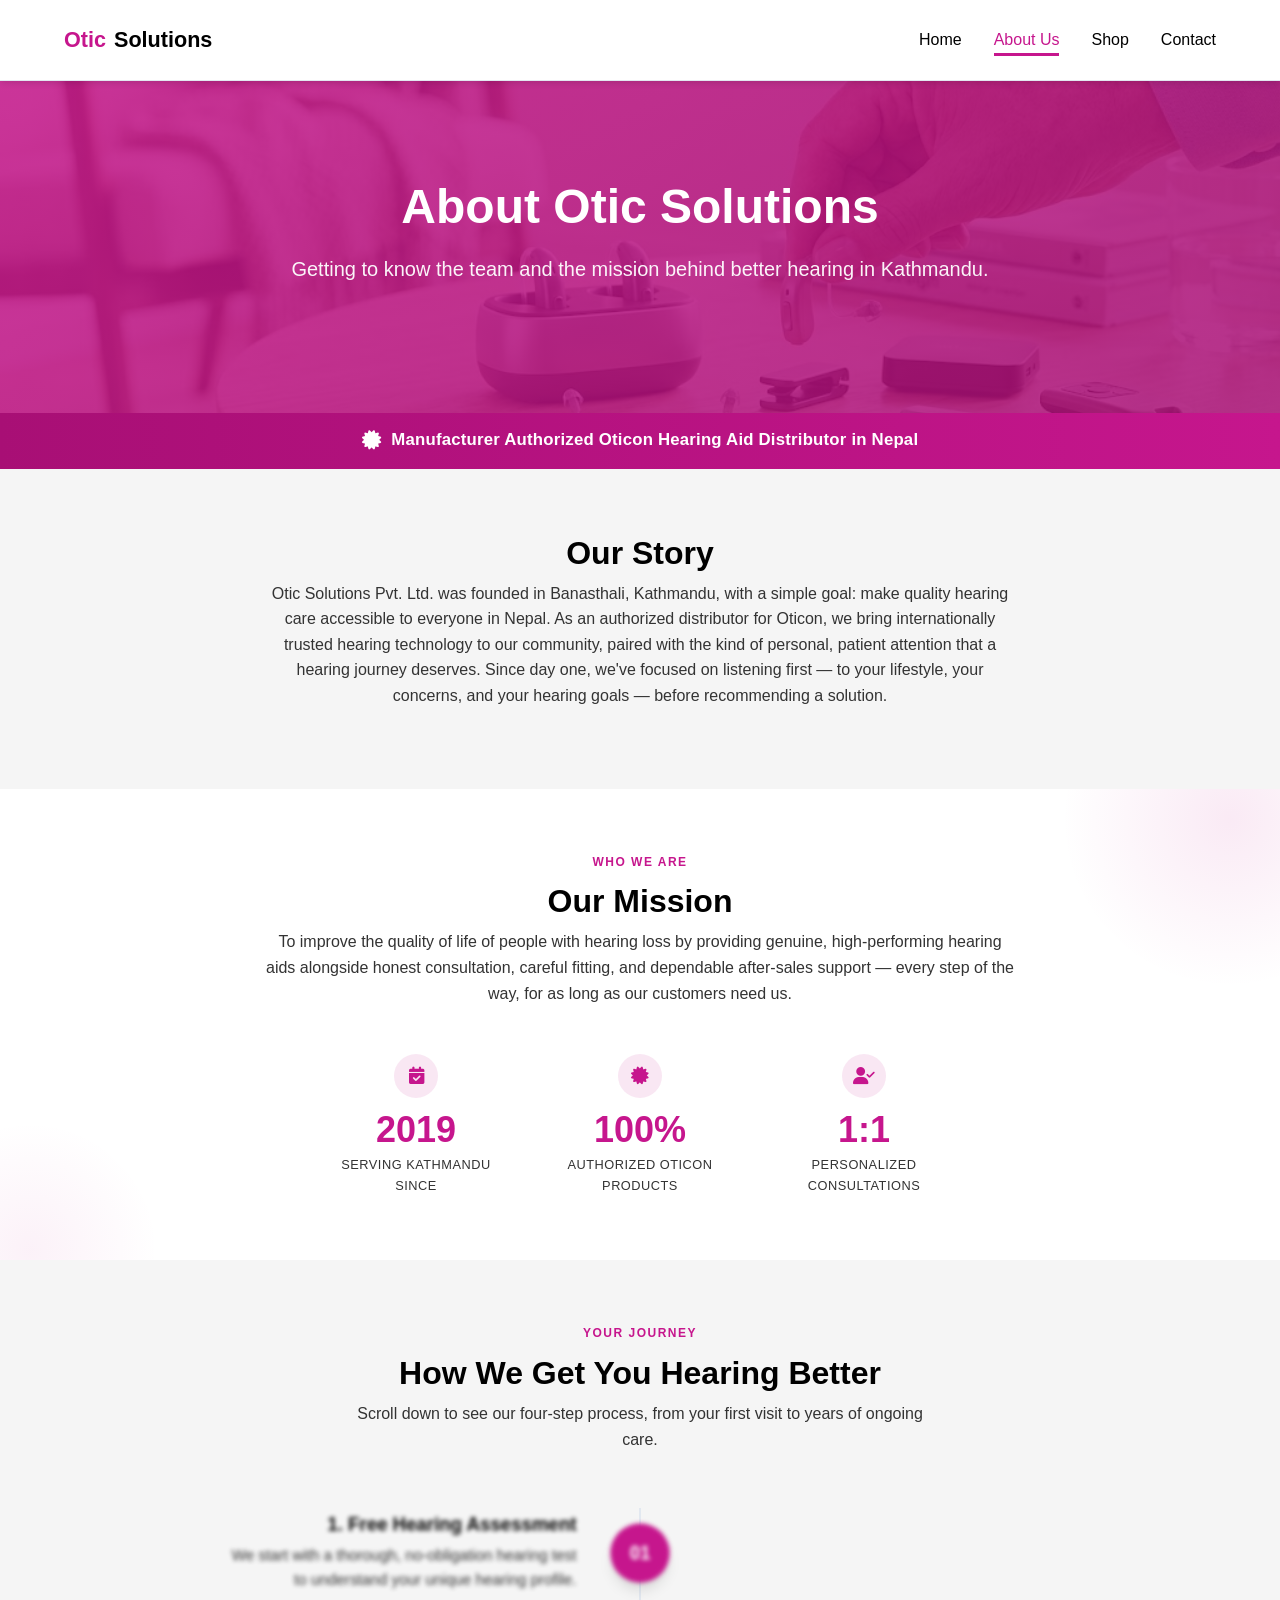
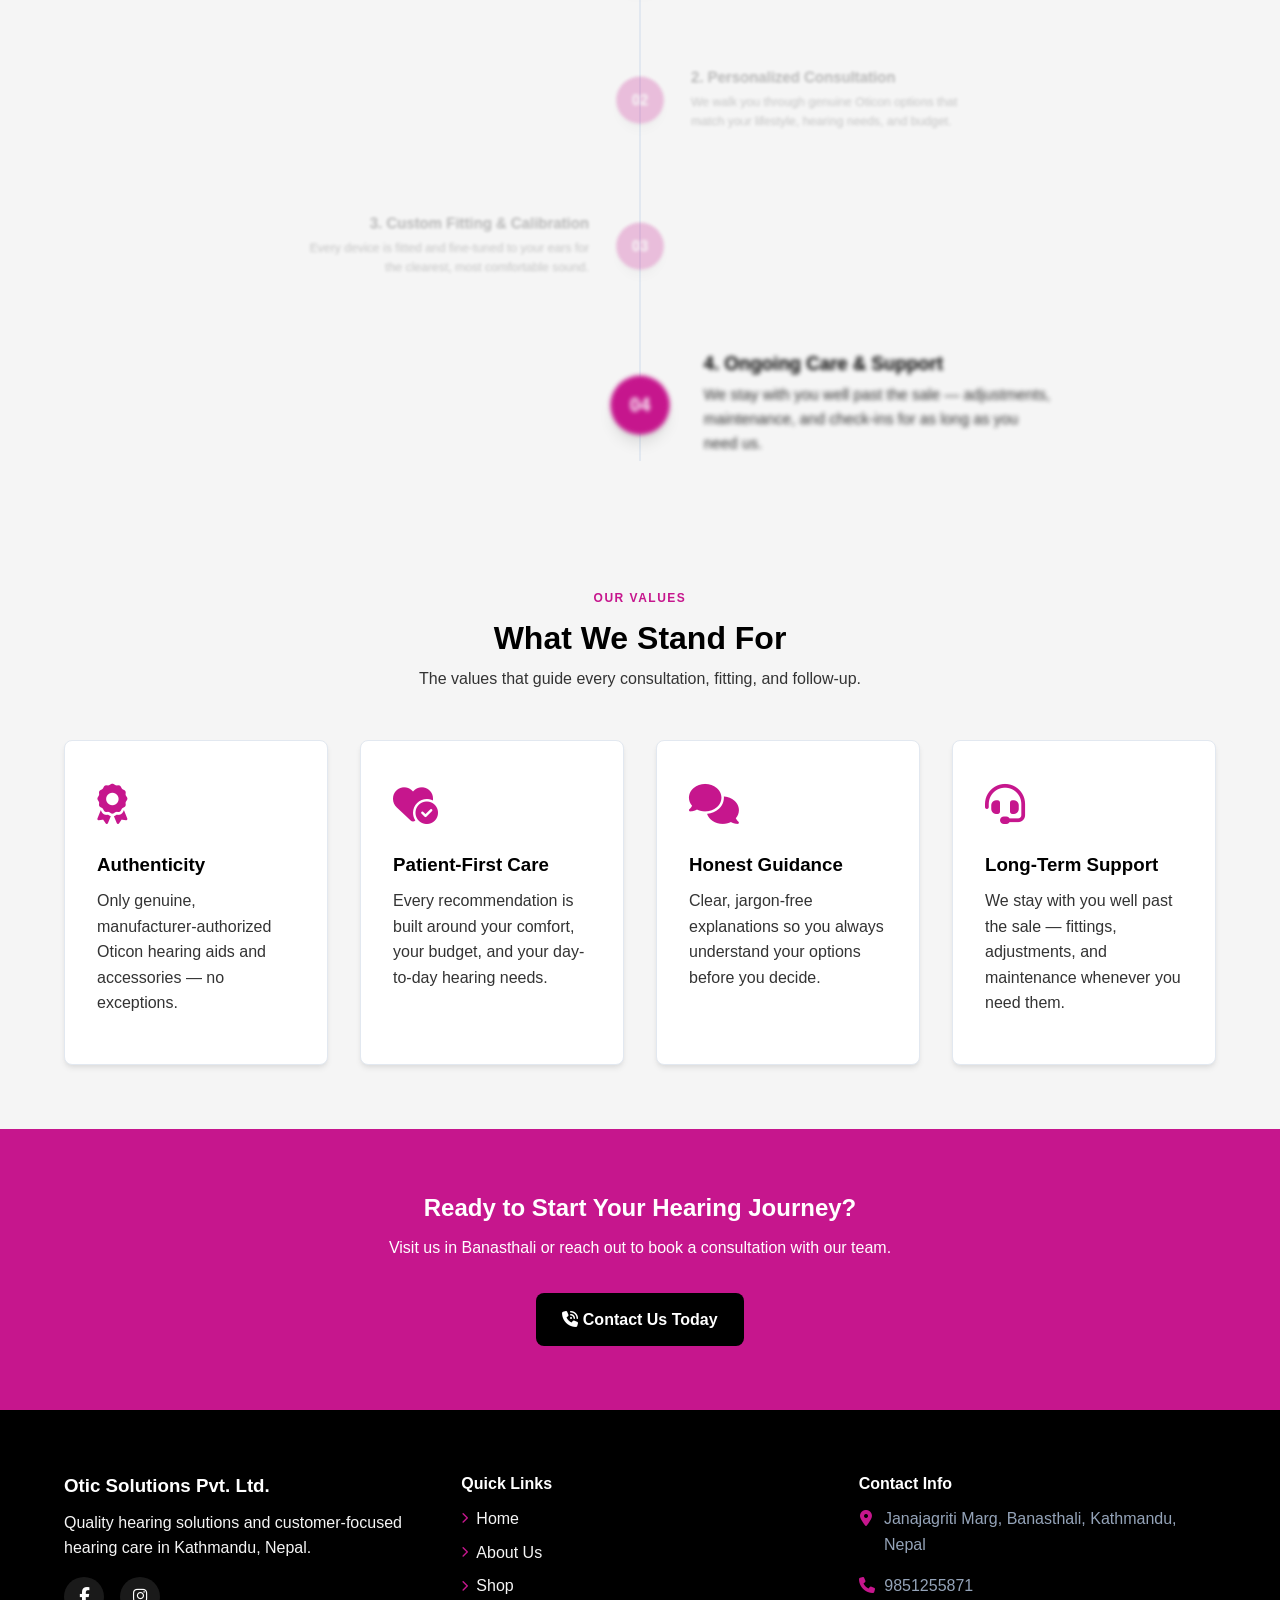
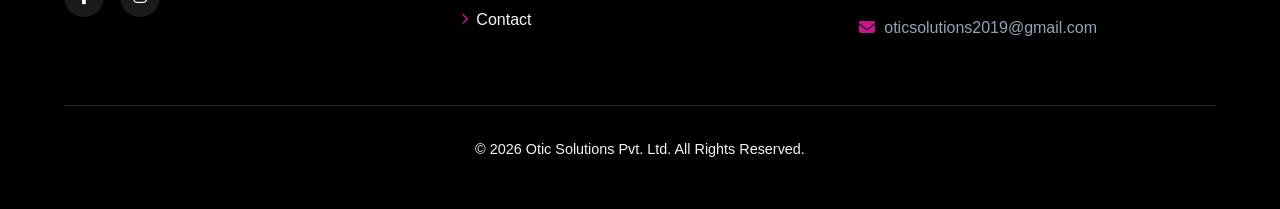
==== commit 19ba855c: "shop" ====
--- a/about.html
+++ b/about.html
@@ -11,13 +11,10 @@
 <link
       rel="stylesheet"
       href="https://cdnjs.cloudflare.com/ajax/libs/font-awesome/6.5.2/css/all.min.css"
-      integrity="sha512-Evv84Mr4kqVGRNSgIGL/F/aIDqQb7xQ2vcrdIwxfjThSH8CSR7PBEakCr51Ck+w+/U6swU2Im1vVX0SVk9ABhg=="
       crossorigin="anonymous"
       referrerpolicy="no-referrer"
     />
     <link rel="stylesheet" href="css/style.css" />
-    <link rel="stylesheet" href="https://cdnjs.cloudflare.com/ajax/libs/font-awesome/6.5.2/css/all.min.css"
->
   </head>
   <body>
     <header class="header">
--- a/css/style.css
+++ b/css/style.css
@@ -241,7 +241,7 @@
       rgba(198, 22, 141, 0.85),
       rgba(168, 15, 117, 0.85)
     ),
-    url('../img/oticon.png');
+    url('../img/background.png');
   background-size: cover, 100%;
   background-position: center, center;
   background-repeat: no-repeat, no-repeat;
@@ -645,6 +645,59 @@
   font-size: 1.1rem;
   font-weight: 700;
   color: var(--primary);
+}
+
+/* Product Availability Badge */
+.product-top {
+  position: relative;
+}
+
+.availability-badge {
+  display: inline-flex;
+  align-items: center;
+  gap: 0.4rem;
+  padding: 0.3rem 0.7rem;
+  border-radius: 999px;
+  font-size: 0.78rem;
+  font-weight: 700;
+  letter-spacing: 0.2px;
+  margin-bottom: 0.75rem;
+}
+
+.availability-badge::before {
+  content: "";
+  width: 8px;
+  height: 8px;
+  border-radius: 50%;
+  display: inline-block;
+}
+
+.availability-badge.available {
+  background-color: #dcfce7;
+  color: #15803d;
+  border: 1px solid #86efac;
+}
+
+.availability-badge.available::before {
+  background-color: #16a34a;
+}
+
+.availability-badge.not-available {
+  background-color: #fee2e2;
+  color: #991b1b;
+  border: 1px solid #fca5a5;
+}
+
+.availability-badge.not-available::before {
+  background-color: #dc2626;
+}
+
+.buy-now-btn:disabled,
+.btn:disabled {
+  opacity: 0.55;
+  cursor: not-allowed;
+  pointer-events: none;
+  filter: grayscale(0.3);
 }
 
 /* CTA Section */
@@ -930,7 +983,7 @@
       rgba(198, 22, 141, 0.88),
       rgba(168, 15, 117, 0.88)
     ),
-    url("../img/oticon.png");
+    url("../img/background.png");
   background-size: cover, 100%;
   background-position: center, center;
   background-repeat: no-repeat, no-repeat;
@@ -1159,7 +1212,7 @@
 
 @media (max-width: 768px) {
   .hamburger { display: flex; }
-  
+
   .nav-menu {
     position: absolute;
     top: 80px;
@@ -1193,10 +1246,10 @@
   }
 
   .grid-2, .grid-3, .grid-4 { grid-template-columns: 1fr; }
-  
+
   .hero h1 { font-size: 2.2rem; }
   .hero p { font-size: 1rem; }
-  
+
   .shop-controls { flex-direction: column; align-items: stretch; }
   .search-bar { max-width: 100%; }
 }
@@ -1438,4 +1491,267 @@
   border: 1px solid var(--border);
   border-radius: var(--radius);
   object-fit: cover;
+}
+
+/* OCR amount-check status shown under the payment screenshot preview */
+.ocr-status {
+  margin-top: 0.6rem;
+  font-size: 0.85rem;
+  font-weight: 600;
+  display: flex;
+  align-items: center;
+  gap: 0.4rem;
+}
+
+.ocr-status.checking {
+  color: var(--slate);
+}
+
+.ocr-status.match {
+  color: #15803d;
+}
+
+.ocr-status.mismatch {
+  color: #b45309;
+}
+
+.ocr-status.unavailable {
+  color: var(--slate);
+  font-weight: 500;
+  font-style: italic;
+}
+
+/* ==========================================================================
+   Payment Method Selector (Fonepay / eSewa / Bank Transfer)
+   ========================================================================== */
+.payment-tabs {
+  display: grid;
+  grid-template-columns: repeat(3, 1fr);
+  gap: 0.65rem;
+  margin-bottom: 1.25rem;
+}
+
+.payment-tab {
+  display: flex;
+  flex-direction: column;
+  align-items: center;
+  justify-content: center;
+  gap: 0.35rem;
+  padding: 0.75rem 0.5rem;
+  border: 1.5px solid var(--border);
+  border-radius: var(--radius);
+  cursor: pointer;
+  text-align: center;
+  transition: var(--transition);
+  background: var(--white);
+}
+
+.payment-tab i {
+  font-size: 1.2rem;
+  color: var(--primary);
+}
+
+.payment-tab span {
+  font-size: 0.82rem;
+  font-weight: 600;
+}
+
+.payment-tab:has(input:checked) {
+  border-color: var(--primary);
+  background-color: #fdf2f9;
+  box-shadow: 0 0 0 2px rgba(198, 22, 141, 0.15);
+}
+
+.payment-tab input {
+  position: absolute;
+  width: 1px;
+  height: 1px;
+  opacity: 0;
+}
+
+.payment-method-panel {
+  display: none;
+  border: 1px solid var(--border);
+  border-radius: var(--radius);
+  padding: 1.1rem;
+  margin-bottom: 1rem;
+  background-color: var(--light-gray);
+}
+
+.payment-method-panel.active {
+  display: block;
+}
+
+.payment-method-panel h4 {
+  margin-bottom: 0.5rem;
+  font-size: 0.98rem;
+}
+
+.payment-method-panel p {
+  font-size: 0.9rem;
+  margin-bottom: 0.5rem;
+}
+
+.payment-info-list {
+  list-style: none;
+  margin: 0.5rem 0;
+  font-size: 0.9rem;
+}
+
+.payment-info-list li {
+  display: flex;
+  justify-content: space-between;
+  padding: 0.3rem 0;
+  border-bottom: 1px dashed var(--border);
+}
+
+.payment-info-list li span:first-child {
+  color: var(--slate);
+}
+
+.payment-info-list li span:last-child {
+  font-weight: 600;
+}
+
+.payment-manual-note {
+  display: flex;
+  align-items: flex-start;
+  gap: 0.5rem;
+  font-size: 0.85rem;
+  color: var(--primary-dark);
+  background-color: #fdf2f9;
+  border: 1px solid #f3c1e0;
+  border-radius: var(--radius);
+  padding: 0.6rem 0.8rem;
+  margin-top: 0.75rem;
+}
+
+.payment-manual-note i {
+  margin-top: 0.15rem;
+}
+
+@media (max-width: 480px) {
+  .payment-tabs {
+    grid-template-columns: 1fr;
+  }
+}
+
+/* ==========================================================================
+   Product Skeleton Loading State
+   ========================================================================== */
+.skeleton-card {
+  background: var(--white);
+  border-radius: var(--radius);
+  border: 1px solid var(--border);
+  overflow: hidden;
+  box-shadow: var(--shadow);
+}
+
+.skeleton-shimmer {
+  background: linear-gradient(90deg, var(--light-gray) 25%, #eaeaea 37%, var(--light-gray) 63%);
+  background-size: 400% 100%;
+  animation: skeleton-loading 1.4s ease infinite;
+}
+
+.skeleton-img {
+  height: 220px;
+}
+
+.skeleton-line {
+  height: 14px;
+  border-radius: 4px;
+  margin: 1rem 1.5rem 0;
+}
+
+.skeleton-line.short {
+  width: 55%;
+  margin-bottom: 1.5rem;
+}
+
+@keyframes skeleton-loading {
+  0% { background-position: 100% 50%; }
+  100% { background-position: 0 50%; }
+}
+
+/* ==========================================================================
+   Global Loading Overlay
+   ========================================================================== */
+.global-loader-overlay {
+  position: fixed;
+  inset: 0;
+  background: rgba(255, 255, 255, 0.85);
+  display: none;
+  align-items: center;
+  justify-content: center;
+  flex-direction: column;
+  gap: 1rem;
+  z-index: 10000;
+  backdrop-filter: blur(2px);
+}
+
+.global-loader-overlay.active {
+  display: flex;
+}
+
+.global-loader-spinner {
+  width: 44px;
+  height: 44px;
+  border: 4px solid var(--border);
+  border-top-color: var(--primary);
+  border-radius: 50%;
+  animation: global-spin 0.8s linear infinite;
+}
+
+.global-loader-text {
+  font-weight: 600;
+  color: var(--primary-dark);
+  font-size: 0.95rem;
+}
+
+@keyframes global-spin {
+  to { transform: rotate(360deg); }
+}
+
+/* Toast notifications for global, non-form errors */
+.toast-container {
+  position: fixed;
+  bottom: 1.5rem;
+  right: 1.5rem;
+  z-index: 10001;
+  display: flex;
+  flex-direction: column;
+  gap: 0.6rem;
+  max-width: 320px;
+}
+
+.toast {
+  background: var(--white);
+  border-left: 4px solid var(--primary);
+  box-shadow: var(--shadow-lg);
+  border-radius: var(--radius);
+  padding: 0.85rem 1rem;
+  font-size: 0.88rem;
+  animation: toast-in 0.25s ease;
+}
+
+.toast.toast-error {
+  border-left-color: #dc2626;
+}
+
+.toast.toast-success {
+  border-left-color: #16a34a;
+}
+
+@keyframes toast-in {
+  from { opacity: 0; transform: translateY(8px); }
+  to { opacity: 1; transform: translateY(0); }
+}
+
+@media (max-width: 480px) {
+  .toast-container {
+    right: 0.75rem;
+    left: 0.75rem;
+    bottom: 0.75rem;
+    max-width: none;
+  }
 }
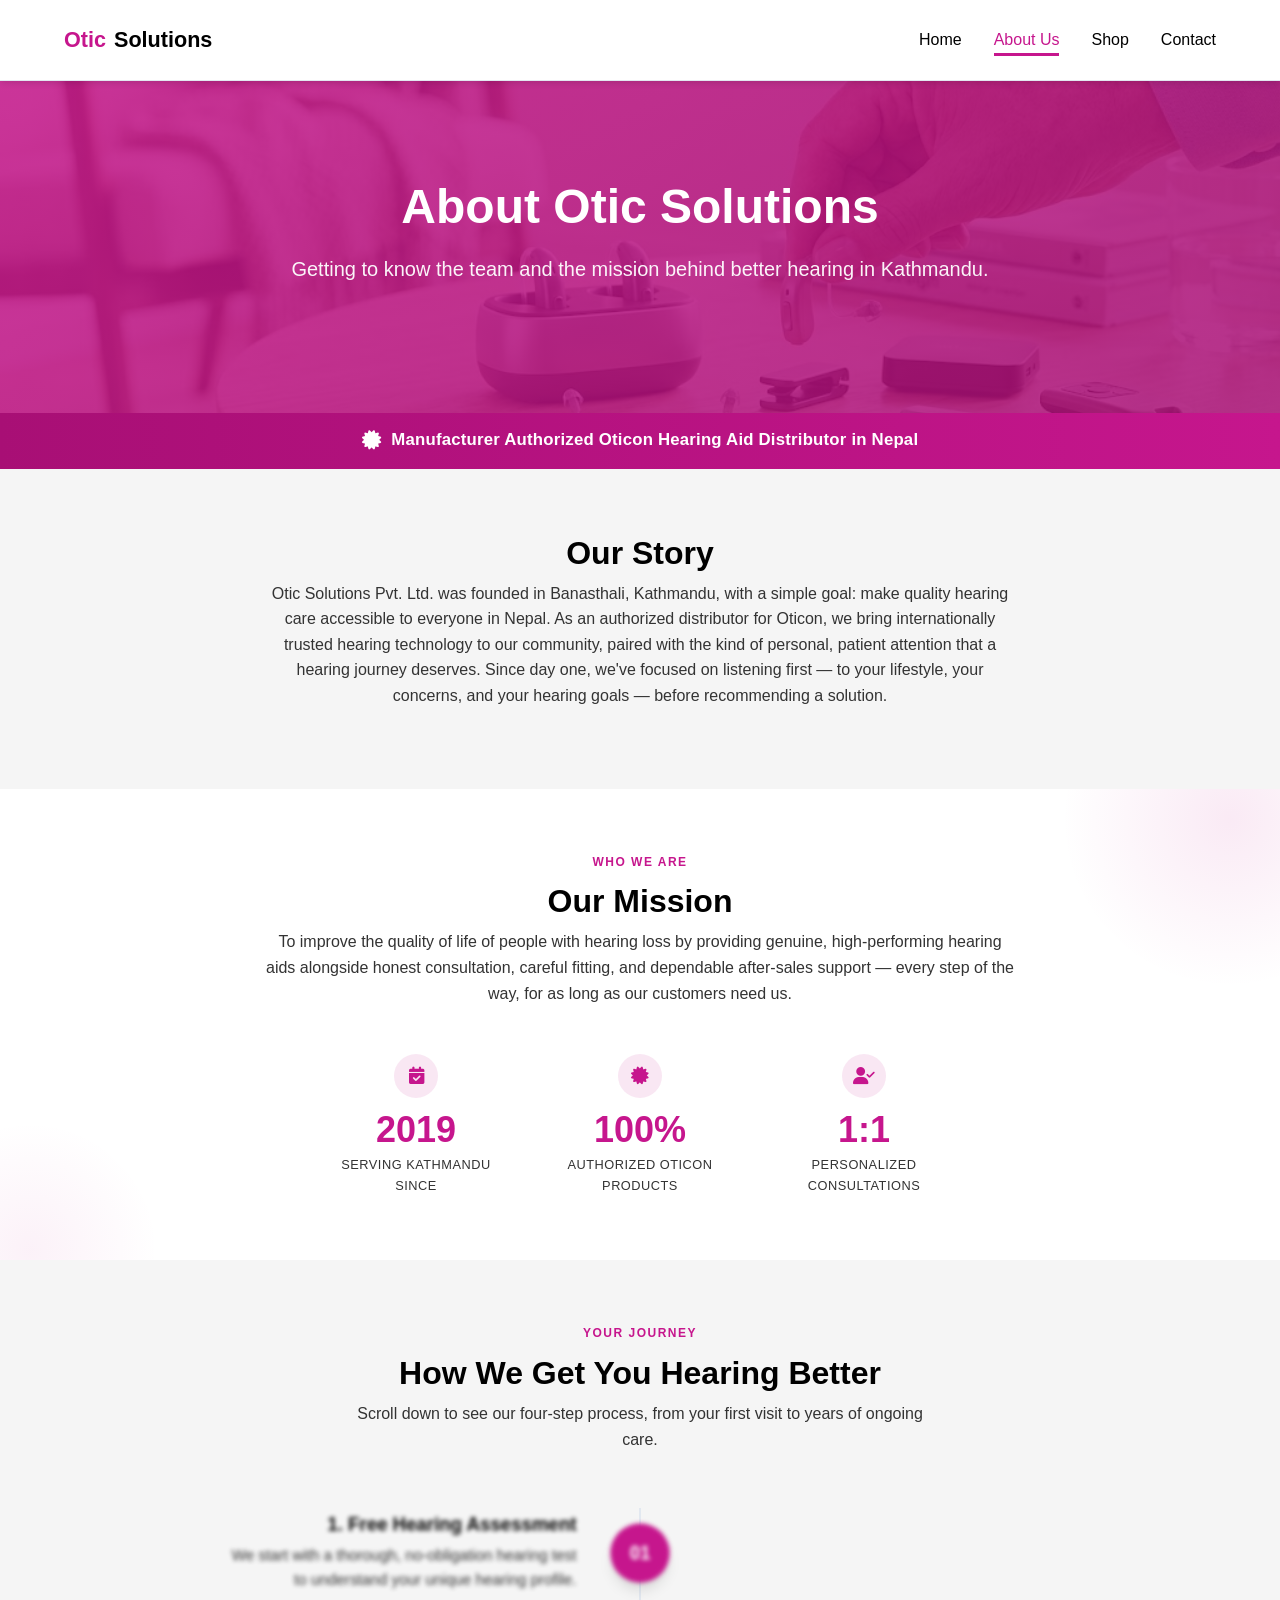
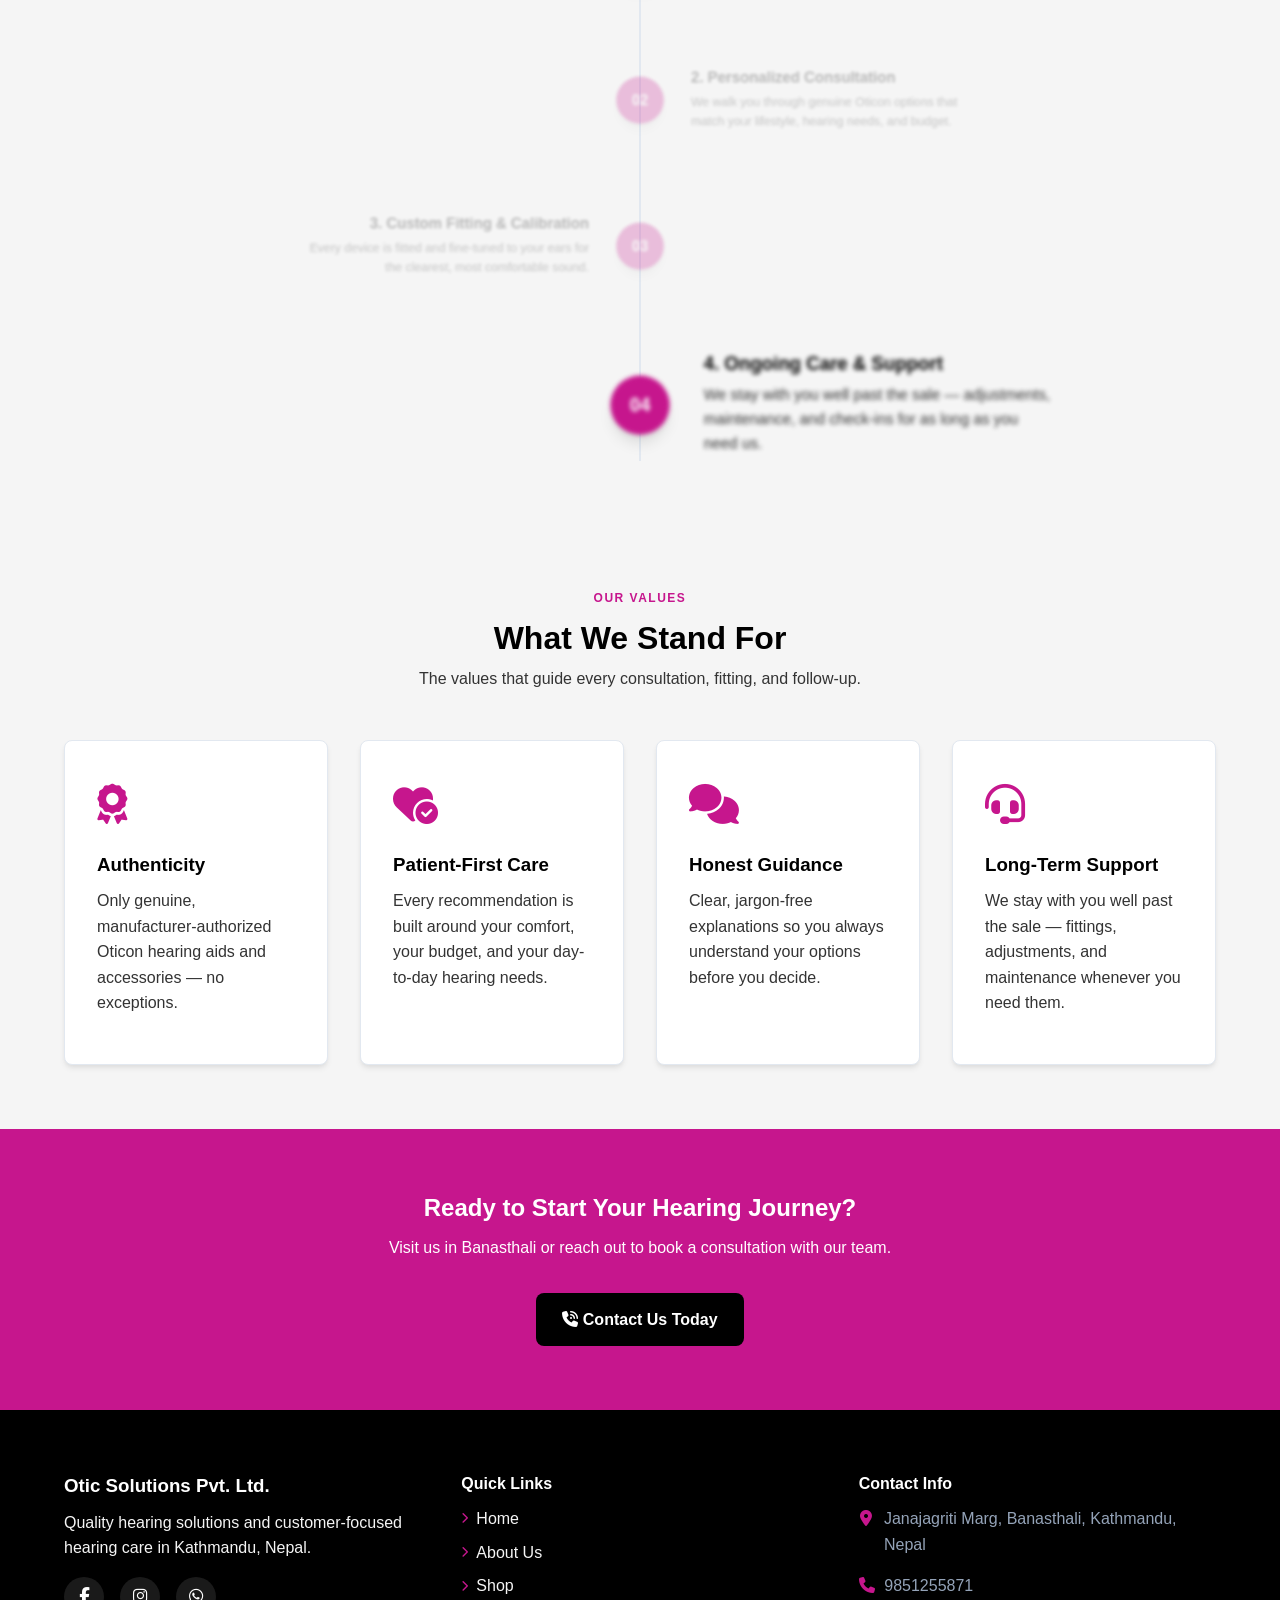
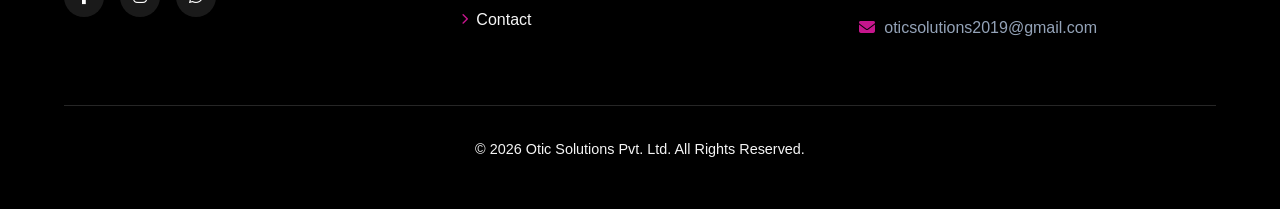
==== commit 61377cdc: "minor changes" ====
--- a/about.html
+++ b/about.html
@@ -258,6 +258,14 @@
                 aria-label="Instagram"
                 ><i class="fa-brands fa-instagram"></i
               ></a>
+              <a
+                href="https://wa.me/9779851255871"
+                target="_blank"
+                rel="noopener"
+                class="social-btn"
+                aria-label="WhatsApp"
+                ><i class="fa-brands fa-whatsapp"></i
+              ></a>
             </div>
           </div>
           <div>
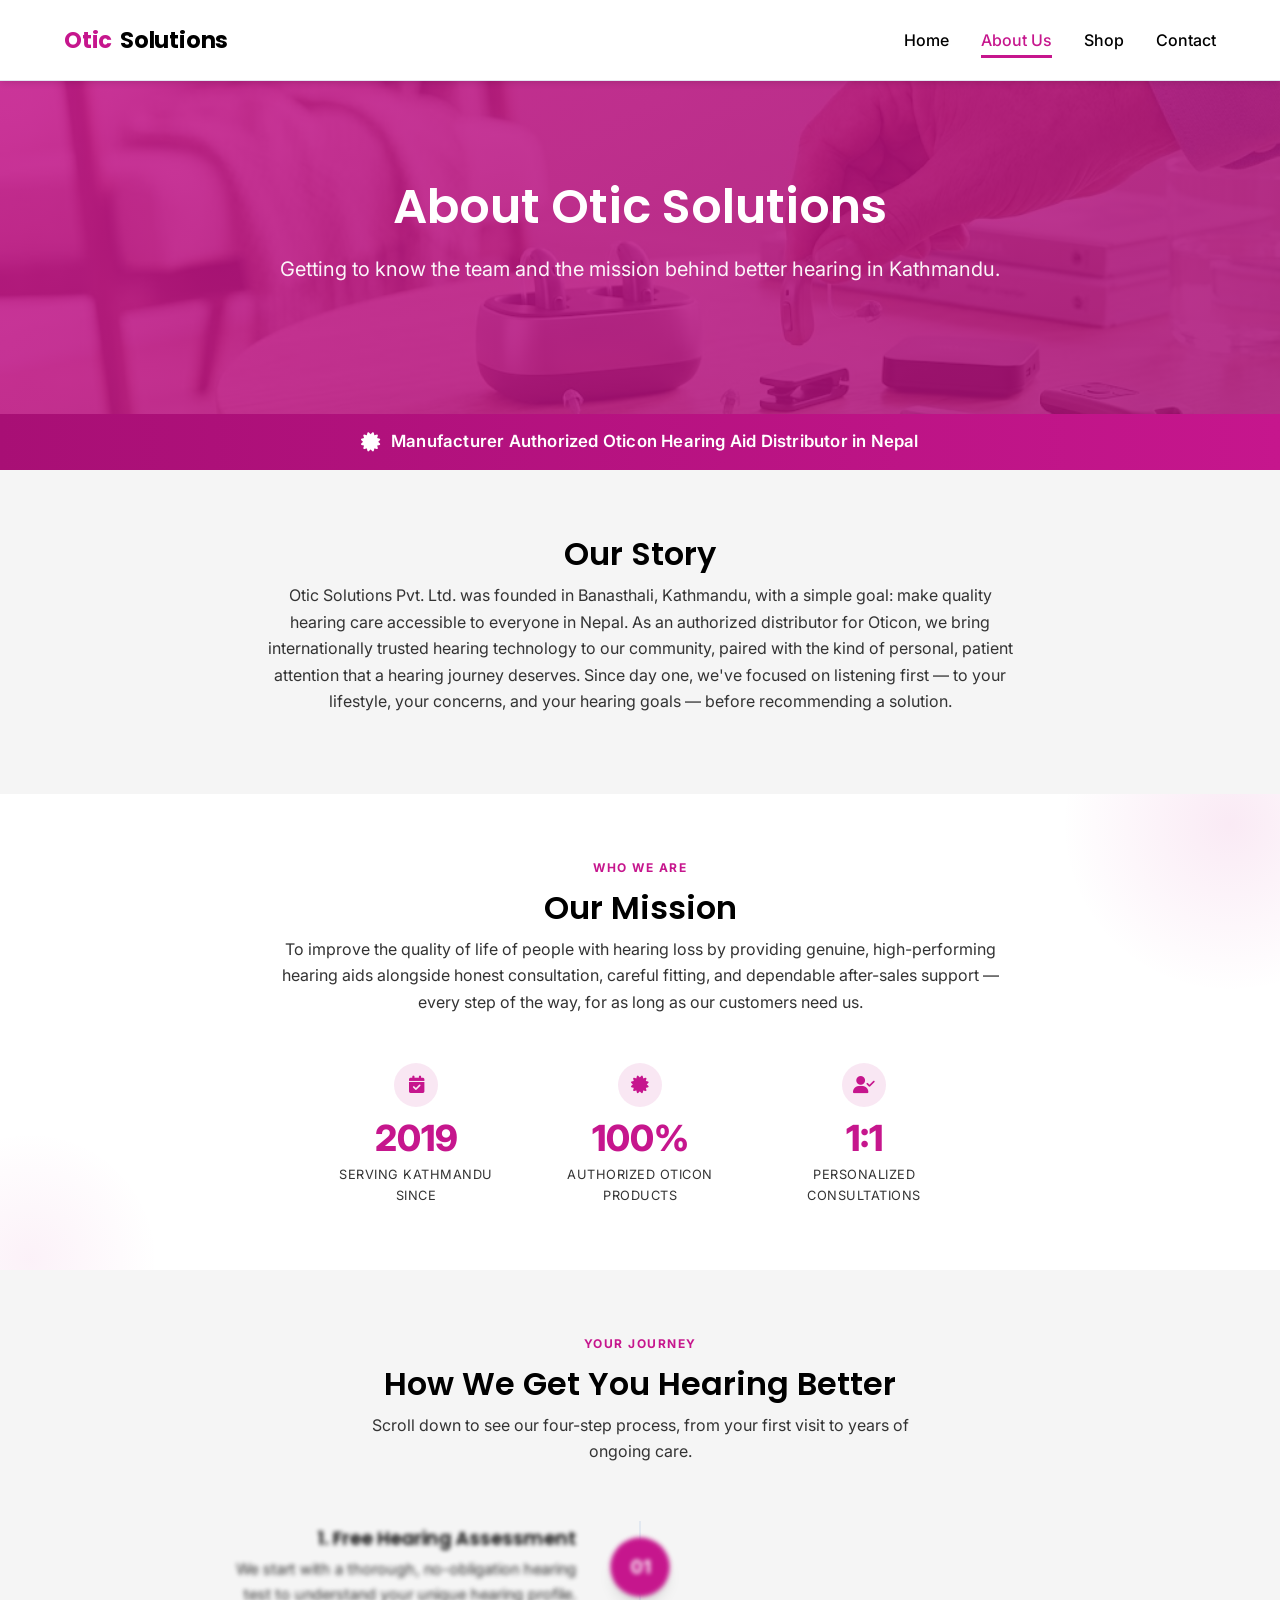
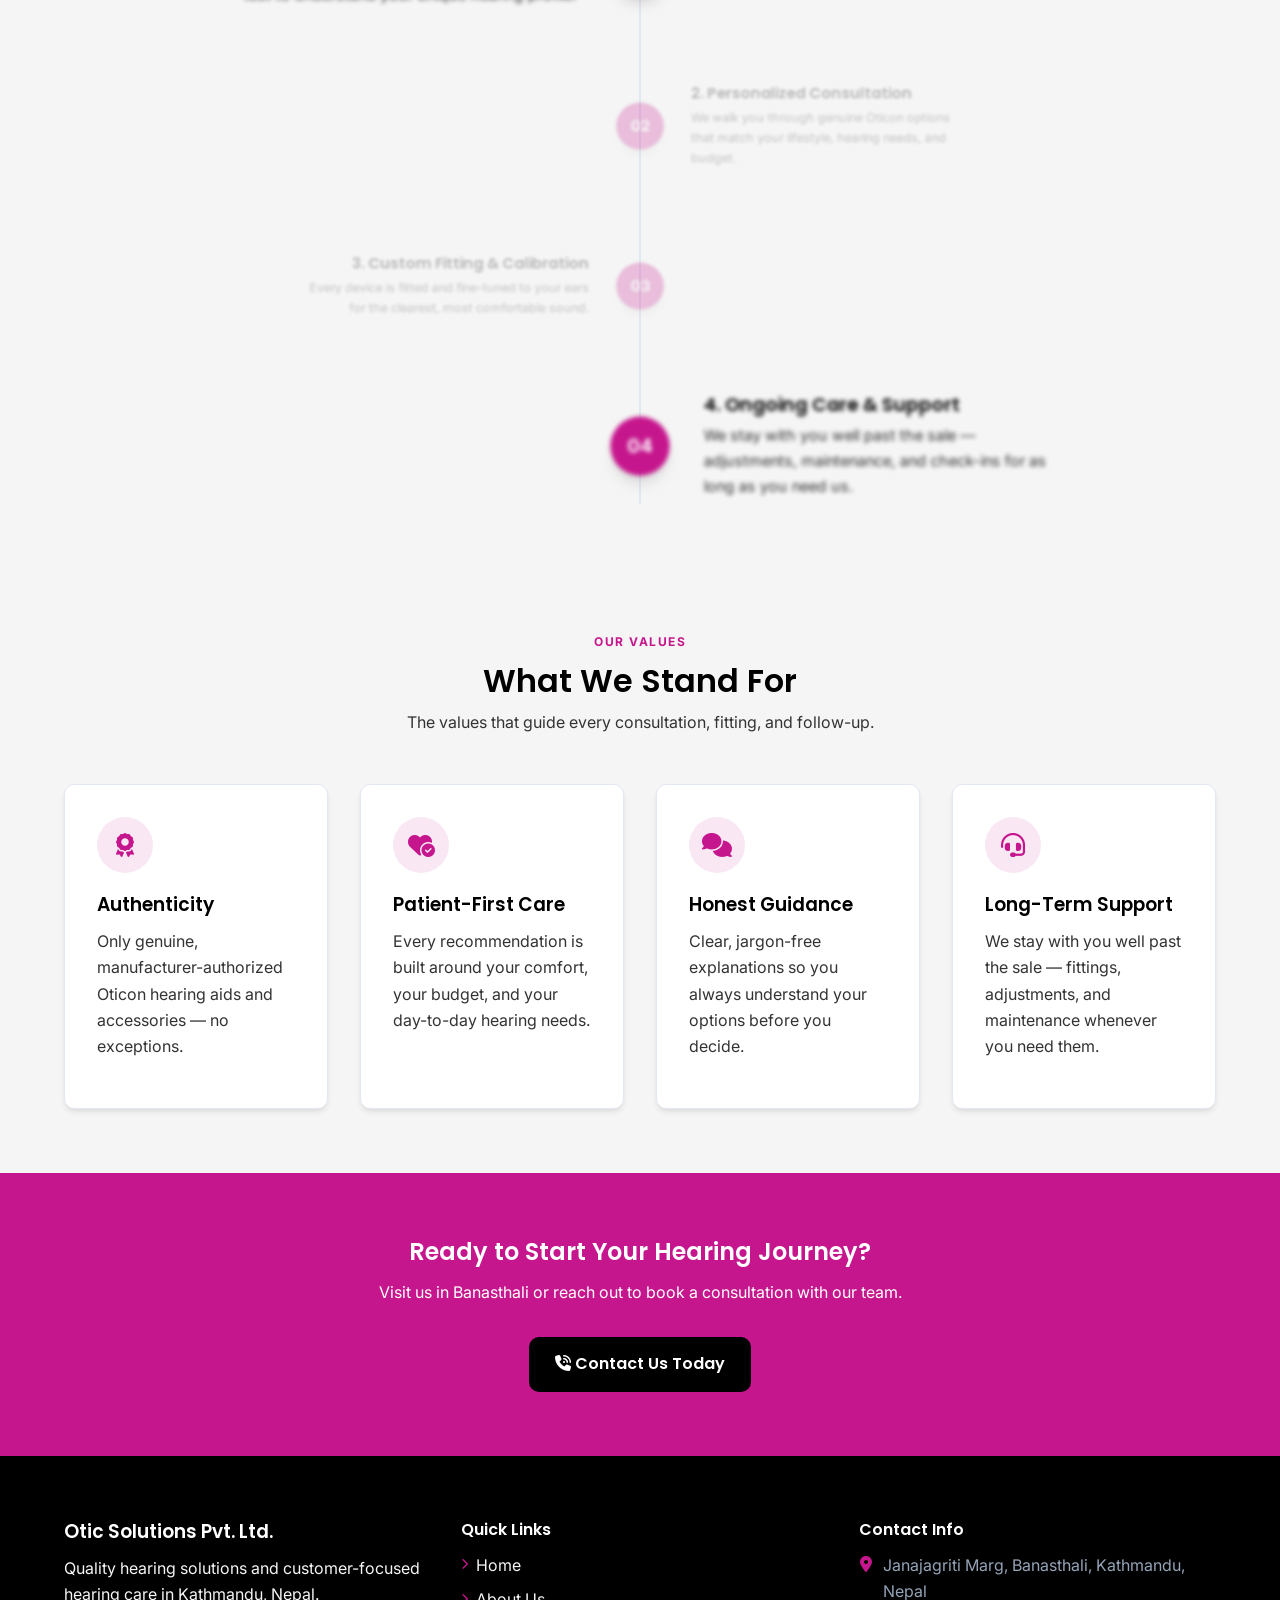
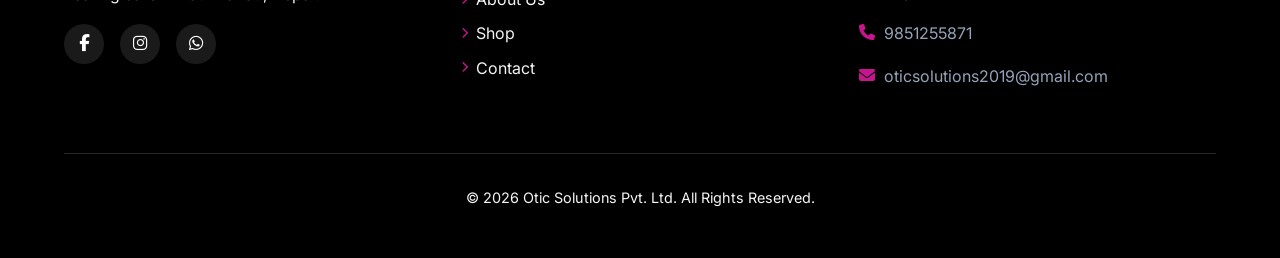
==== commit 0a5f0fa9: "Update contact, shop, and about pages" ====
--- a/about.html
+++ b/about.html
@@ -8,13 +8,19 @@
       content="Learn about Otic Solutions Pvt. Ltd. — an authorized Oticon hearing aid distributor in Banasthali, Kathmandu, Nepal, dedicated to better hearing and better living."
     />
     <title>About Us | Otic Solutions Pvt. Ltd.</title>
-<link
+    <link rel="preconnect" href="https://fonts.googleapis.com" />
+    <link rel="preconnect" href="https://fonts.gstatic.com" crossorigin />
+    <link
+      href="https://fonts.googleapis.com/css2?family=Inter:wght@400;500;600&family=Poppins:wght@600;700;800&display=swap"
+      rel="stylesheet"
+    />
+    <link
       rel="stylesheet"
       href="https://cdnjs.cloudflare.com/ajax/libs/font-awesome/6.5.2/css/all.min.css"
       crossorigin="anonymous"
       referrerpolicy="no-referrer"
     />
-    <link rel="stylesheet" href="css/style.css" />
+    <link rel="stylesheet" href="css/style.css?v=3" />
   </head>
   <body>
     <header class="header">
@@ -30,11 +36,11 @@
           <span></span>
         </button>
         <ul class="nav-menu" id="nav-menu">
-  <li><a href="index.html" class="nav-link">Home</a></li>
-  <li><a href="about.html" class="nav-link active">About Us</a></li>
-  <li><a href="shop.html" class="nav-link">Shop</a></li>
-  <li><a href="contact.html" class="nav-link">Contact</a></li>
-</ul>
+          <li><a href="index.html" class="nav-link active">Home</a></li>
+          <li><a href="about.html" class="nav-link">About Us</a></li>
+          <li><a href="shop.html" class="nav-link">Shop</a></li>
+          <li><a href="contact.html" class="nav-link">Contact</a></li>
+        </ul>
       </div>
     </header>
 
@@ -271,10 +277,26 @@
           <div>
             <h4>Quick Links</h4>
             <ul class="footer-links">
-              <li><a href="index.html"><i class="fa-solid fa-chevron-right"></i> Home</a></li>
-              <li><a href="about.html"><i class="fa-solid fa-chevron-right"></i> About Us</a></li>
-              <li><a href="shop.html"><i class="fa-solid fa-chevron-right"></i> Shop</a></li>
-              <li><a href="contact.html"><i class="fa-solid fa-chevron-right"></i> Contact</a></li>
+              <li>
+                <a href="index.html"
+                  ><i class="fa-solid fa-chevron-right"></i> Home</a
+                >
+              </li>
+              <li>
+                <a href="about.html"
+                  ><i class="fa-solid fa-chevron-right"></i> About Us</a
+                >
+              </li>
+              <li>
+                <a href="shop.html"
+                  ><i class="fa-solid fa-chevron-right"></i> Shop</a
+                >
+              </li>
+              <li>
+                <a href="contact.html"
+                  ><i class="fa-solid fa-chevron-right"></i> Contact</a
+                >
+              </li>
             </ul>
           </div>
           <div>
--- a/css/style.css
+++ b/css/style.css
@@ -1,6 +1,7 @@
 /* ==========================================================================
    Otic Solutions Pvt. Ltd. - Main Stylesheet
    Theme: Oticon Magenta Palette (#C6168D)
+   Type: Poppins (headings) / Inter (body) — loaded via Google Fonts in <head>
    ========================================================================== */
 
 :root {
@@ -11,10 +12,12 @@
   --light-gray: #F5F5F5;
   --border: #e2e8f0;
   --slate: #333333;
+  --font-body: "Inter", -apple-system, BlinkMacSystemFont, "Segoe UI", Roboto, Helvetica, Arial, sans-serif;
+  --font-heading: "Poppins", "Inter", -apple-system, BlinkMacSystemFont, "Segoe UI", Roboto, Helvetica, Arial, sans-serif;
   --shadow: 0 4px 6px -1px rgba(0, 0, 0, 0.08), 0 2px 4px -1px rgba(0, 0, 0, 0.04);
   --shadow-lg: 0 10px 15px -3px rgba(0, 0, 0, 0.12), 0 4px 6px -2px rgba(0, 0, 0, 0.05);
-  --radius: 8px;
-  --transition: all 0.3s ease;
+  --radius: 10px;
+  --transition: all 0.25s ease;
 }
 
 * {
@@ -23,14 +26,19 @@
   padding: 0;
 }
 
+html {
+  scroll-behavior: smooth;
+}
+
 body {
-  font-family: -apple-system, BlinkMacSystemFont, "Segoe UI", Roboto, Helvetica, Arial, sans-serif;
+  font-family: var(--font-body);
   color: var(--slate);
   background-color: var(--light-gray);
-  line-height: 1.6;
+  line-height: 1.65;
   display: flex;
   flex-direction: column;
   min-height: 100vh;
+  -webkit-font-smoothing: antialiased;
 }
 
 a {
@@ -49,11 +57,23 @@
   display: block;
 }
 
+/* Visible keyboard focus for accessibility */
+a:focus-visible,
+button:focus-visible,
+input:focus-visible,
+textarea:focus-visible,
+select:focus-visible {
+  outline: 2px solid var(--primary);
+  outline-offset: 2px;
+}
+
 /* Typography */
 h1, h2, h3, h4 {
+  font-family: var(--font-heading);
   color: var(--black);
   line-height: 1.25;
   margin-bottom: 0.75rem;
+  font-weight: 600;
 }
 
 p {
@@ -94,6 +114,7 @@
   padding: 0.75rem 1.5rem;
   font-size: 1rem;
   font-weight: 600;
+  font-family: var(--font-heading);
   border-radius: var(--radius);
   border: 2px solid transparent;
   cursor: pointer;
@@ -104,11 +125,14 @@
 .btn-primary {
   background-color: var(--primary);
   color: var(--white);
+  box-shadow: 0 4px 10px -2px rgba(198, 22, 141, 0.4);
 }
 
 .btn-primary:hover {
   background-color: var(--primary-dark);
   color: var(--white);
+  transform: translateY(-2px);
+  box-shadow: 0 8px 16px -4px rgba(198, 22, 141, 0.45);
 }
 
 .btn-outline {
@@ -120,6 +144,7 @@
 .btn-outline:hover {
   background-color: var(--primary);
   color: var(--white);
+  transform: translateY(-2px);
 }
 
 .btn-secondary {
@@ -150,8 +175,10 @@
 }
 
 .logo {
-  font-size: 1.35rem;
+  font-family: var(--font-heading);
+  font-size: 1.4rem;
   font-weight: 700;
+  letter-spacing: -0.01em;
   color: var(--primary);
   display: flex;
   align-items: center;
@@ -231,6 +258,19 @@
   background-color: var(--black);
   border-radius: 2px;
   transition: var(--transition);
+  transform-origin: center;
+}
+
+.hamburger.active span:nth-child(1) {
+  transform: translateY(8px) rotate(45deg);
+}
+
+.hamburger.active span:nth-child(2) {
+  opacity: 0;
+}
+
+.hamburger.active span:nth-child(3) {
+  transform: translateY(-8px) rotate(-45deg);
 }
 
 /* Hero Section */
@@ -325,9 +365,16 @@
 }
 
 .card-icon {
-  font-size: 2.5rem;
-  color: var(--primary);
-  margin-bottom: 1rem;
+  width: 56px;
+  height: 56px;
+  display: flex;
+  align-items: center;
+  justify-content: center;
+  border-radius: 50%;
+  background: rgba(198, 22, 141, 0.1);
+  font-size: 1.5rem;
+  color: var(--primary);
+  margin-bottom: 1.25rem;
 }
 
 /* Eyebrow / Kicker Label */
@@ -957,7 +1004,10 @@
 }
 
 .social-links {
-  display: flex;
+  display: flex !important;
+  flex-direction: row !important;
+  flex-wrap: nowrap !important;
+  align-items: center !important;
   gap: 1rem;
   margin-top: 1rem;
 }
@@ -965,6 +1015,7 @@
 .social-btn:hover {
   background-color: var(--primary);
   color: var(--white);
+  transform: translateY(-3px);
 }
 
 .footer-bottom {
@@ -1297,12 +1348,15 @@
   }
 
   .social-links {
-    flex-direction: column;
-    align-items: stretch;
-  }
-
-  .social-links .btn {
-    width: 100%;
+    display: flex !important;
+    flex-direction: row !important;
+    flex-wrap: nowrap !important;
+    justify-content: center !important;
+    align-items: center !important;
+  }
+
+  .social-btn {
+    flex-shrink: 0;
   }
 
   .hero-buttons {
